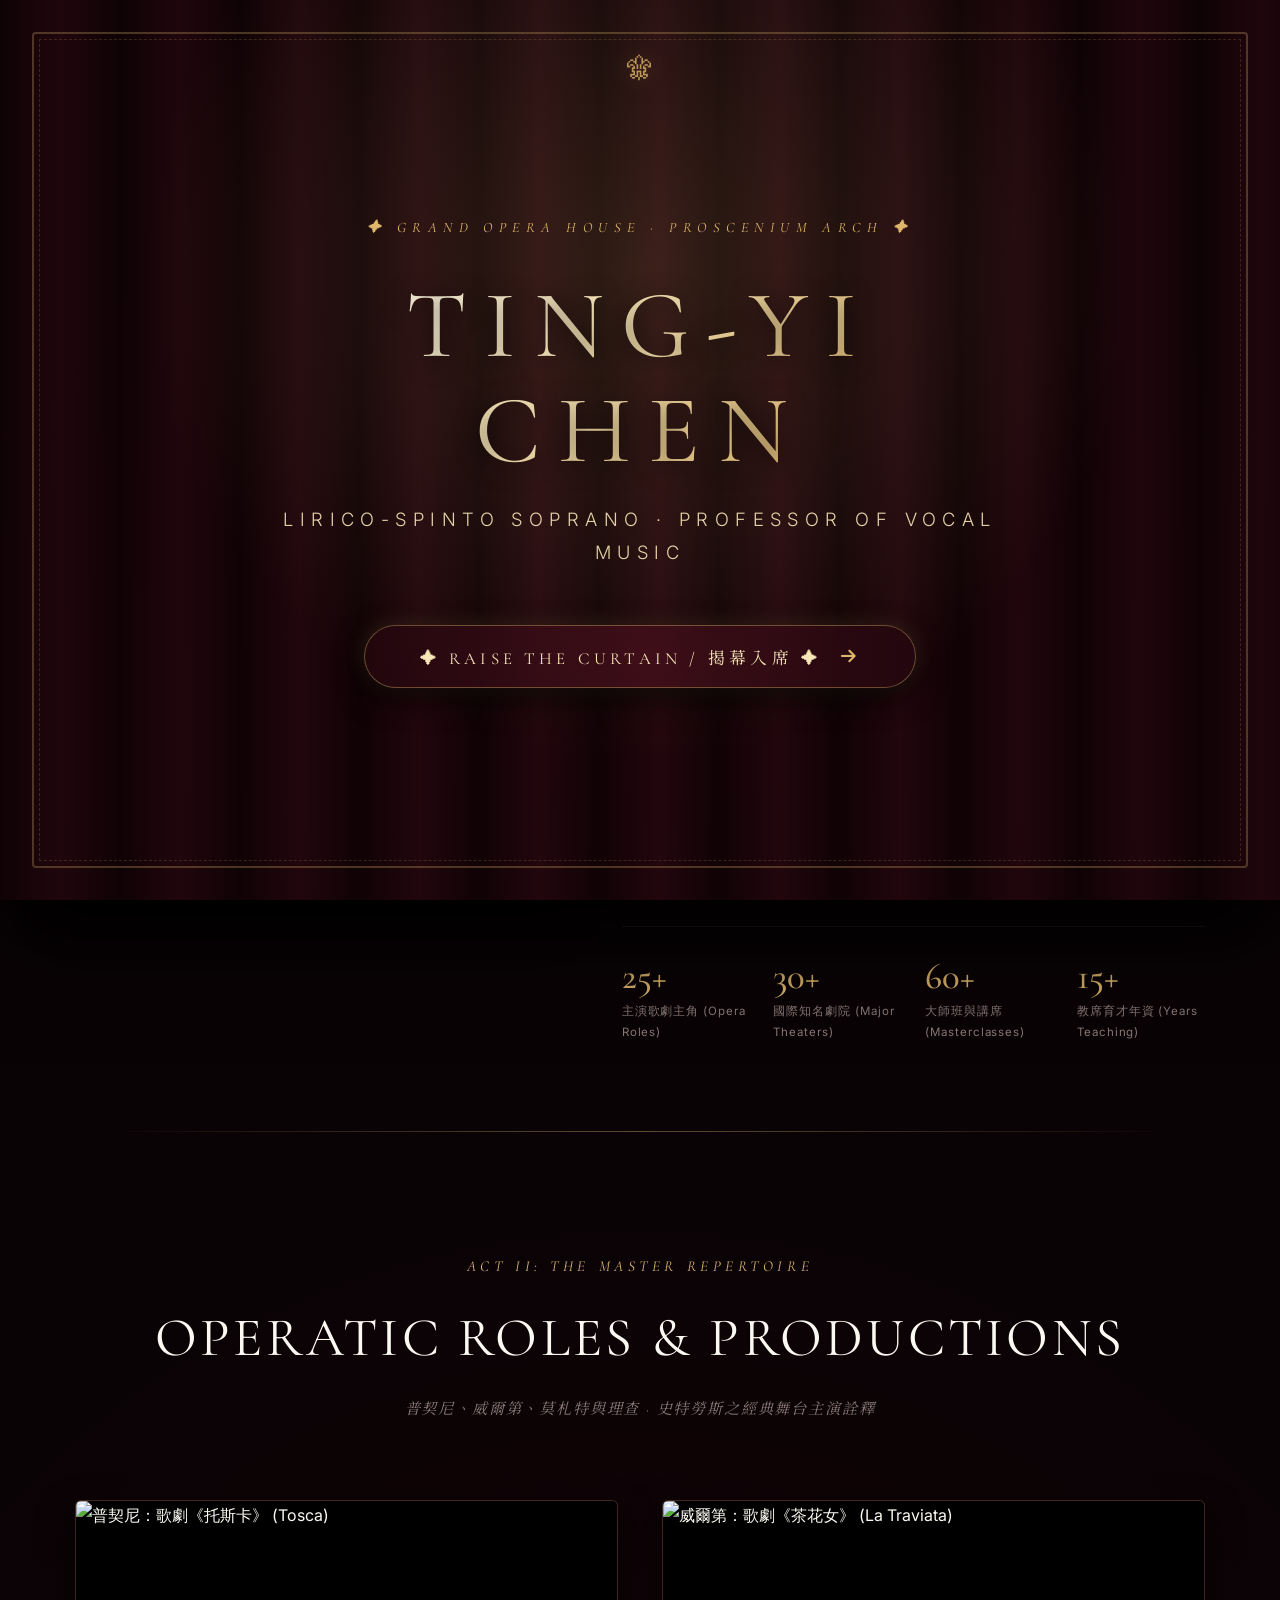
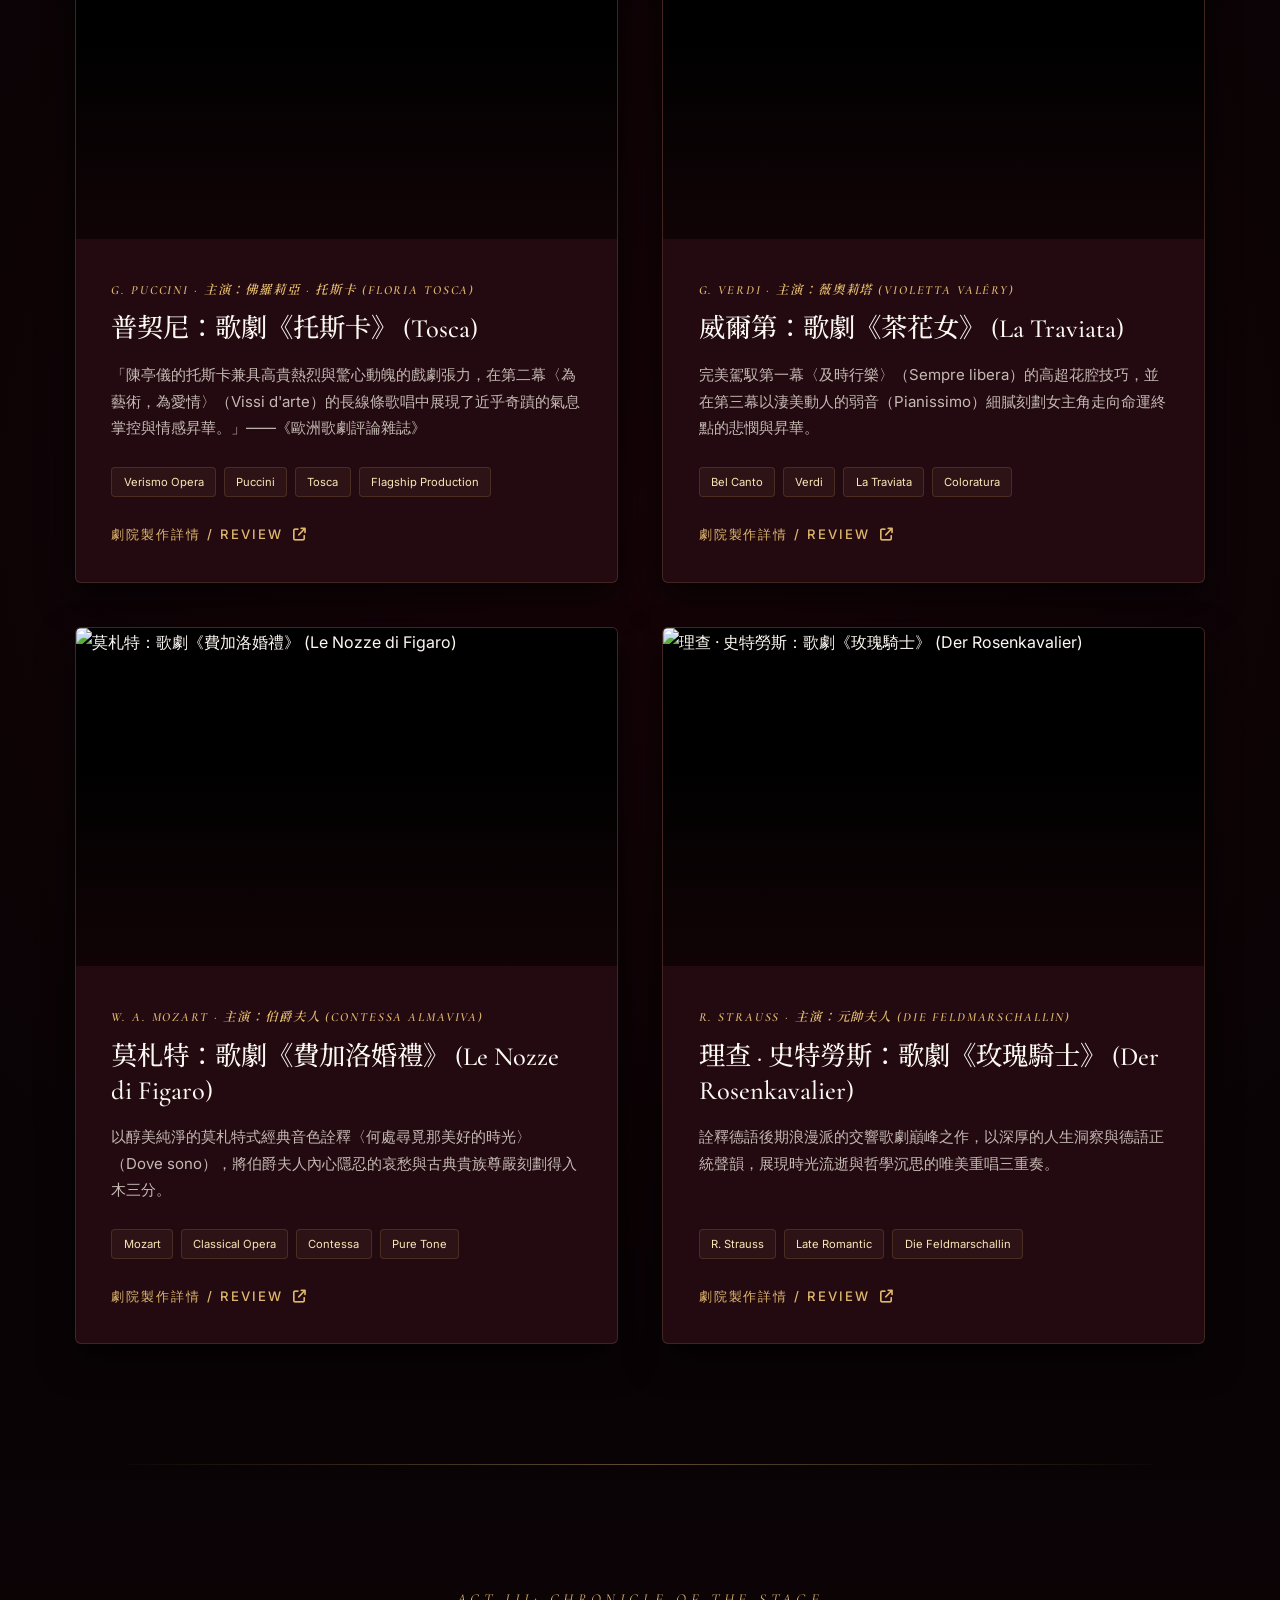
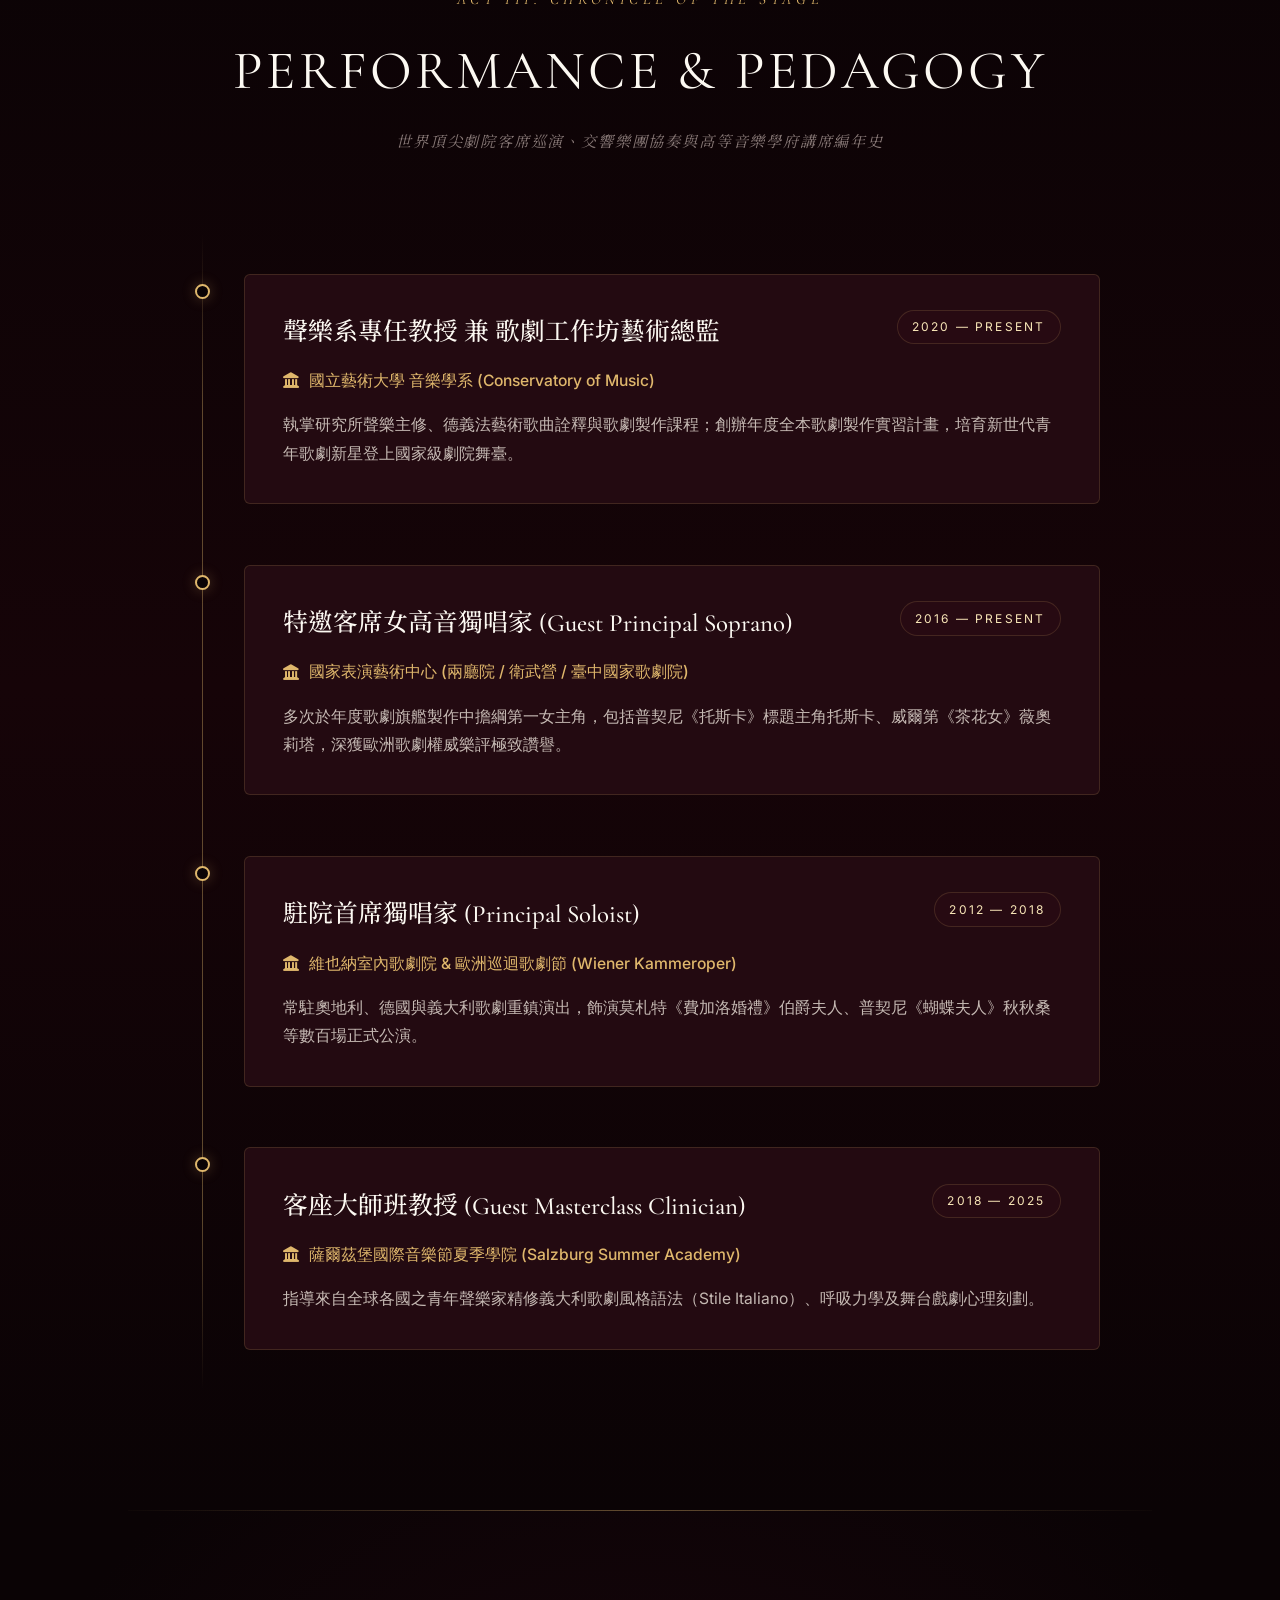
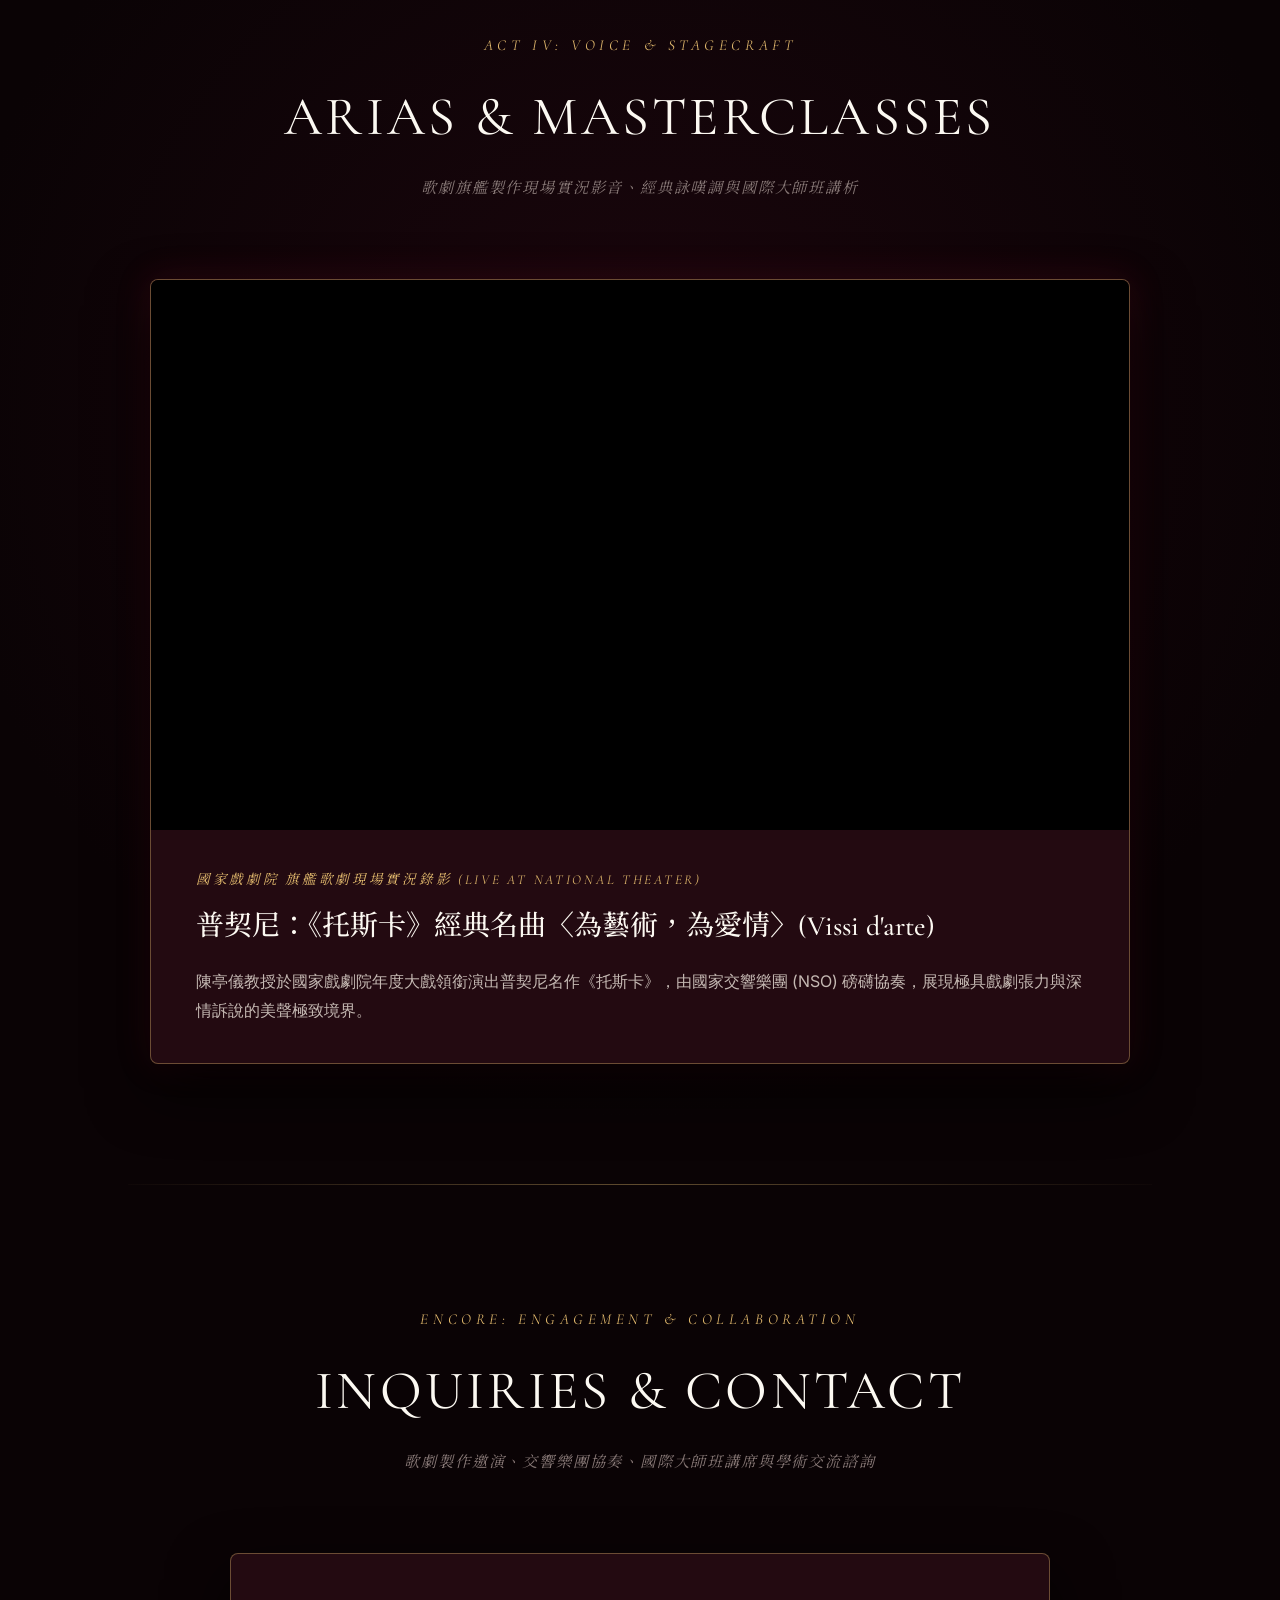
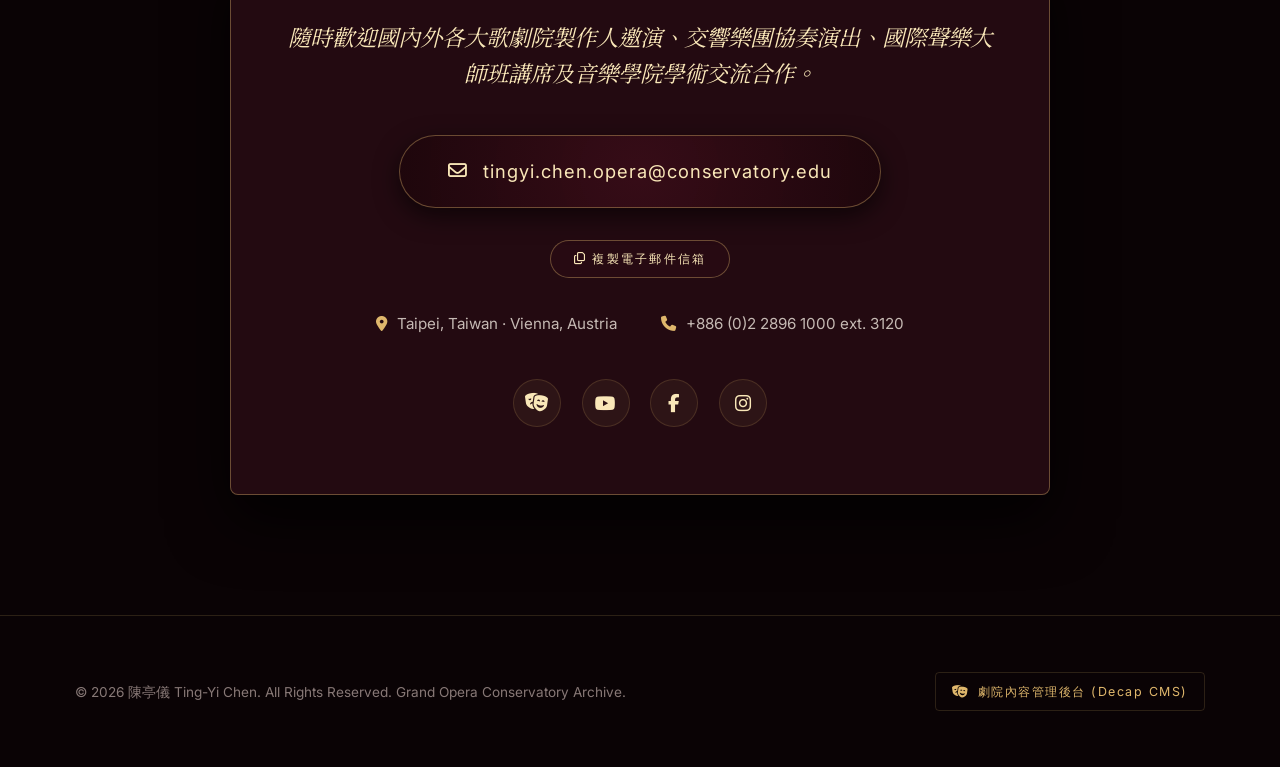
==== index.html @ ad208612 "build up basic struct & vision" ====
<!doctype html>
<html lang="zh-TW">
  <head>
    <meta charset="UTF-8" />
    <meta name="viewport" content="width=device-width, initial-scale=1.0" />
    <title>
      陳亭儀 Ting-Yi Chen | 女高音歌唱家 ‧ 國立藝術大學聲樂系教授 (Soprano &
      Professor of Vocal Arts)
    </title>
    <meta
      name="description"
      content="陳亭儀 (Ting-Yi Chen) 旅歐抒情戲劇女高音 (Lirico-Spinto Soprano) 兼國立藝術大學聲樂系教授官方形象網站。探索經典主演歌劇劇目、世界巡演履歷、詠嘆調影音與大師班講座。"
    />

    <!-- Favicon -->
    <link
      rel="icon"
      type="image/svg+xml"
      href="data:image/svg+xml,<svg xmlns='http://www.w3.org/2000/svg' viewBox='0 0 100 100'><text y='.9em' font-size='90'>🎭</text></svg>"
    />

    <!-- Google Fonts: Cormorant Garamond, Inter, Noto Serif TC -->
    <link rel="preconnect" href="https://fonts.googleapis.com" />
    <link rel="preconnect" href="https://fonts.gstatic.com" crossorigin />
    <link
      href="https://fonts.googleapis.com/css2?family=Cormorant+Garamond:ital,wght@0,300;0,400;0,600;0,700;1,400&family=Inter:wght@300;400;500;600;700&family=Noto+Serif+TC:wght@400;600;700&display=swap"
      rel="stylesheet"
    />

    <!-- FontAwesome 6 Icons -->
    <link
      rel="stylesheet"
      href="https://cdnjs.cloudflare.com/ajax/libs/font-awesome/6.5.1/css/all.min.css"
      integrity="sha512-DTOQO9RWCH3ppGqcWaEA1BIZOC6xxalwEsw9c2QQeAIftl+Vegovlnee1c9QX4TctnWMn13TZye+giMm8e2LwA=="
      crossorigin="anonymous"
      referrerpolicy="no-referrer"
    />

    <!-- Main Stylesheet (Opera Stage Theme) -->
    <link rel="stylesheet" href="css/style.css" />

    <!-- Marked.js (Markdown Parser) -->
    <script src="https://cdn.jsdelivr.net/npm/marked/marked.min.js"></script>
  </head>
  <body class="splash-active">
    <!-- =====================================================================
       1. THEATRICAL CURTAIN SPLASH (歌劇大劇院金絲絨啟幕頁)
       ===================================================================== -->
    <aside
      id="splash-screen"
      role="dialog"
      aria-modal="true"
      aria-label="Grand Opera Theatrical Curtain"
    >
      <div class="splash-content">
        <span class="splash-badge"
          >✦ GRAND OPERA HOUSE ‧ PROSCENIUM ARCH ✦</span
        >
        <h1 id="splash-title" class="splash-title gold-gradient-text">
          TING-YI CHEN
        </h1>
        <p id="splash-subtitle" class="splash-subtitle">
          LIRICO-SPINTO SOPRANO ‧ PROFESSOR OF VOCAL MUSIC
        </p>
        <button
          id="splash-enter-btn"
          class="splash-btn"
          type="button"
          aria-label="Raise the curtain to enter the opera house"
        >
          <span>✦ RAISE THE CURTAIN / 揭幕入席 ✦</span>
          <i class="fa-solid fa-arrow-right"></i>
        </button>
      </div>
    </aside>

    <!-- =====================================================================
       2. OPERA HOUSE NAVIGATION BAR
       ===================================================================== -->
    <header class="site-nav">
      <div class="container nav-container">
        <a href="#about" class="brand-logo" aria-label="Homepage">
          <span class="brand-symbol">⚜</span>
          <span id="brand-name">陳亭儀 Ting-Yi Chen</span>
        </a>

        <nav>
          <ul class="nav-menu" id="nav-menu">
            <li><a href="#about" class="nav-link active">Act I: About</a></li>
            <li>
              <a href="#portfolio" class="nav-link">Act II: Repertoire</a>
            </li>
            <li>
              <a href="#experience" class="nav-link">Act III: Chronicle</a>
            </li>
            <li><a href="#media" class="nav-link">Act IV: Arias</a></li>
            <li><a href="#contact" class="nav-link">Encore: Contact</a></li>
            <li>
              <a
                href="admin/"
                class="nav-cta-btn"
                target="_blank"
                rel="noopener noreferrer"
                title="Decap CMS 劇院後台入口"
              >
                <i class="fa-solid fa-feather-pointed"></i> CMS Admin
              </a>
            </li>
          </ul>
        </nav>

        <button
          id="mobile-toggle-btn"
          class="mobile-toggle"
          aria-label="Toggle navigation menu"
        >
          <i class="fa-solid fa-bars"></i>
        </button>
      </div>
    </header>

    <!-- =====================================================================
       3. ACT I: ABOUT & VOCAL ARTIST PROFILE (聲樂家與教席)
       ===================================================================== -->
    <main>
      <section id="about">
        <div class="container">
          <div class="hero-grid">
            <!-- Portrait / Visual Media -->
            <div class="hero-portrait-wrapper">
              <div class="portrait-decorative-corner corner-tl"></div>
              <div class="portrait-frame">
                <img
                  id="hero-avatar"
                  class="portrait-img"
                  src="https://images.unsplash.com/photo-1516450360452-9312f5e86fc7?auto=format&fit=crop&w=900&q=80"
                  alt="陳亭儀 女高音歌唱家"
                />
              </div>
              <div class="portrait-decorative-corner corner-br"></div>
            </div>

            <!-- Content Details -->
            <div class="hero-content">
              <span id="hero-fach" class="hero-fach-badge"
                >Lirico-Spinto Soprano 抒情戲劇女高音</span
              >
              <h2 id="hero-name" class="hero-name gold-gradient-text">
                陳亭儀 Ting-Yi Chen
              </h2>
              <div id="hero-role-title" class="hero-role-title">
                歌劇聲樂藝術家 ‧ 國立藝術大學聲樂系教授
              </div>
              <p id="hero-tagline" class="hero-tagline">
                「以極致的呼吸與聲線，在歌劇殿堂中鐫刻人類靈魂的永恆共鳴。」
              </p>

              <div id="bio-markdown" class="bio-markdown">
                <!-- Rendered dynamically from content.json markdown -->
              </div>

              <!-- Opera Highlights / Stats -->
              <div id="hero-stats" class="hero-stats">
                <!-- Hydrated dynamically -->
              </div>
            </div>
          </div>
        </div>
      </section>

      <!-- =====================================================================
         4. ACT II: OPERATIC REPERTOIRE (歌劇劇目與代表角色)
         ===================================================================== -->
      <section id="portfolio">
        <div class="container">
          <div class="section-header">
            <span class="section-act-label">Act II: The Master Repertoire</span>
            <h2 class="section-title">Operatic Roles & Productions</h2>
            <p class="section-subtitle">
              普契尼、威爾第、莫札特與理查 ‧ 史特勞斯之經典舞台主演詮釋
            </p>
          </div>

          <div class="portfolio-grid" id="portfolio-grid">
            <!-- Hydrated dynamically from content.json -->
          </div>
        </div>
      </section>

      <!-- =====================================================================
         5. ACT III: STAGE CHRONICLE (演出歷程與國際巡演時間軸)
         ===================================================================== -->
      <section id="experience">
        <div class="container">
          <div class="section-header">
            <span class="section-act-label"
              >Act III: Chronicle of the Stage</span
            >
            <h2 class="section-title">Performance & Pedagogy</h2>
            <p class="section-subtitle">
              世界頂尖劇院客席巡演、交響樂團協奏與高等音樂學府講席編年史
            </p>
          </div>

          <div class="timeline" id="experience-timeline">
            <!-- Hydrated dynamically from content.json -->
          </div>
        </div>
      </section>

      <!-- =====================================================================
         6. ACT IV: ARIAS & MASTERCLASSES (名家詠嘆調與影音)
         ===================================================================== -->
      <section id="media">
        <div class="container">
          <div class="section-header">
            <span class="section-act-label">Act IV: Voice & Stagecraft</span>
            <h2 class="section-title">Arias & Masterclasses</h2>
            <p class="section-subtitle">
              歌劇旗艦製作現場實況影音、經典詠嘆調與國際大師班講析
            </p>
          </div>

          <div class="media-container" id="media-container">
            <!-- Hydrated dynamically from content.json -->
          </div>
        </div>
      </section>

      <!-- =====================================================================
         7. ENCORE: INQUIRIES & CONTACT (邀演、大師班與聯絡)
         ===================================================================== -->
      <section id="contact">
        <div class="container">
          <div class="section-header">
            <span class="section-act-label"
              >Encore: Engagement & Collaboration</span
            >
            <h2 class="section-title">Inquiries & Contact</h2>
            <p class="section-subtitle">
              歌劇製作邀演、交響樂團協奏、國際大師班講席與學術交流諮詢
            </p>
          </div>

          <div class="contact-wrapper">
            <p id="contact-statement" class="contact-statement">
              隨時歡迎國內外各大歌劇院製作人邀演、交響樂團協奏演出、國際聲樂大師班講席及音樂學院學術交流合作。
            </p>

            <a
              href="mailto:tingyi.chen.opera@conservatory.edu"
              id="contact-email-btn"
              class="contact-email-btn"
            >
              <i class="fa-regular fa-envelope"></i>
              <span id="contact-email-text"
                >tingyi.chen.opera@conservatory.edu</span
              >
            </a>

            <div style="margin-bottom: 2rem">
              <button
                id="copy-email-btn"
                class="nav-cta-btn"
                type="button"
                style="cursor: pointer"
              >
                <i class="fa-regular fa-copy"></i> 複製電子郵件信箱
              </button>
            </div>

            <div class="contact-details">
              <div class="contact-detail-item" id="contact-location">
                <i class="fa-solid fa-location-dot"></i>
                <span>Taipei, Taiwan ‧ Vienna, Austria</span>
              </div>
              <div class="contact-detail-item" id="contact-phone">
                <i class="fa-solid fa-phone"></i>
                <span>+886 (0)2 2896 1000 ext. 3120</span>
              </div>
            </div>

            <div class="social-links" id="contact-socials">
              <!-- Hydrated dynamically from content.json -->
            </div>
          </div>
        </div>
      </section>
    </main>

    <!-- =====================================================================
       8. FOOTER
       ===================================================================== -->
    <footer class="site-footer">
      <div class="container footer-inner">
        <p class="copyright">
          © <span id="current-year">2026</span> 陳亭儀 Ting-Yi Chen. All Rights
          Reserved. Grand Opera Conservatory Archive.
        </p>

        <a
          href="admin/"
          class="footer-admin-link"
          title="進入 Decap CMS 歌劇後台系統"
        >
          <i class="fa-solid fa-masks-theater"></i> 劇院內容管理後台 (Decap CMS)
        </a>
      </div>
    </footer>

    <!-- App Script -->
    <script src="js/app.js"></script>
  </body>
</html>
---- css/style.css ----
/* ==========================================================================
   TING-YI CHEN — GRAND OPERA ARCHIVE & CONSERVATORY
   Visual Theme: Grand Opera House, Velvet Crimson & Gilded Proscenium Stage
   ========================================================================== */

/* --- Theatrical Design Tokens & Variables --- */
:root {
  --font-serif: "Cormorant Garamond", "Noto Serif TC", Georgia, serif;
  --font-sans:
    "Inter", -apple-system, BlinkMacSystemFont, "Noto Sans TC", sans-serif;

  /* Theatrical Opera Palette: Velvet Crimson, Obsidian, and Gilded Gold */
  --bg-opera-deep: #0a0305;
  --bg-opera-dark: #120407;
  --bg-opera-velvet: #1b070d;
  --bg-opera-card: #230a11;
  --bg-opera-hover: #2e0e17;
  --bg-glass: rgba(18, 4, 7, 0.82);

  --gold-primary: #dfb76c;
  --gold-bright: #f9e7b8;
  --gold-antique: #c89b43;
  --gold-glow: rgba(223, 183, 108, 0.28);
  --gold-border: rgba(223, 183, 108, 0.38);
  --gold-border-subtle: rgba(223, 183, 108, 0.16);

  --velvet-glow: rgba(180, 20, 50, 0.2);

  --text-primary: #fcf9f2;
  --text-secondary: #c5b9b3;
  --text-muted: #877876;

  --border-subtle: rgba(223, 183, 108, 0.15);
  --border-card: rgba(223, 183, 108, 0.3);

  --transition-smooth: all 0.4s cubic-bezier(0.16, 1, 0.3, 1);
  --transition-curtain:
    transform 1.35s cubic-bezier(0.86, 0, 0.07, 1), opacity 1.1s ease;
}

/* --- Global Reset & Theater Base Styles --- */
*,
*::before,
*::after {
  box-sizing: border-box;
  margin: 0;
  padding: 0;
}

html {
  scroll-behavior: smooth;
  font-size: 16px;
  background-color: var(--bg-opera-deep);
  color: var(--text-primary);
  font-family: var(--font-sans);
  -webkit-font-smoothing: antialiased;
  -moz-osx-font-smoothing: grayscale;
}

body {
  line-height: 1.8;
  overflow-x: hidden;
  position: relative;
  background: radial-gradient(
    circle at 50% 0%,
    #1e060d 0%,
    var(--bg-opera-dark) 45%,
    var(--bg-opera-deep) 100%
  );
  background-attachment: fixed;
}

body.splash-active {
  overflow: hidden;
  height: 100vh;
}

/* Velvet Theatrical Scrollbar */
::-webkit-scrollbar {
  width: 9px;
}
::-webkit-scrollbar-track {
  background: var(--bg-opera-deep);
}
::-webkit-scrollbar-thumb {
  background: #340e18;
  border-radius: 4px;
  border: 2px solid var(--bg-opera-deep);
}
::-webkit-scrollbar-thumb:hover {
  background: var(--gold-primary);
}

a {
  color: inherit;
  text-decoration: none;
  transition: var(--transition-smooth);
}

img {
  max-width: 100%;
  height: auto;
  display: block;
}

/* --- Theatrical Gold Gradient & Typography --- */
.font-serif {
  font-family: var(--font-serif);
}

.gold-gradient-text {
  background: linear-gradient(
    135deg,
    #ffffff 0%,
    #f9e7b8 40%,
    #dfb76c 80%,
    #b8862d 100%
  );
  -webkit-background-clip: text;
  -webkit-text-fill-color: transparent;
}

.opera-crest {
  display: inline-flex;
  align-items: center;
  gap: 0.8rem;
  font-size: 0.8rem;
  letter-spacing: 0.35em;
  text-transform: uppercase;
  color: var(--gold-primary);
  margin-bottom: 0.8rem;
  font-weight: 500;
}

.opera-crest::before,
.opera-crest::after {
  content: "♦";
  font-size: 0.7rem;
  color: var(--gold-antique);
}

/* --- Container & Theatrical Lighting --- */
.container {
  width: 92%;
  max-width: 1240px;
  margin: 0 auto;
  padding: 0 1.5rem;
}

section {
  padding: 7.5rem 0;
  position: relative;
}

/* Dramatic overhead footlights / proscenium glow dividing sections */
section::before {
  content: "";
  position: absolute;
  top: 0;
  left: 10%;
  right: 10%;
  height: 1px;
  background: radial-gradient(
    ellipse at center,
    rgba(223, 183, 108, 0.4) 0%,
    transparent 75%
  );
}

.section-header {
  text-align: center;
  margin-bottom: 4.8rem;
}

.section-act-label {
  display: inline-block;
  font-family: var(--font-serif);
  font-size: 0.95rem;
  letter-spacing: 0.3em;
  text-transform: uppercase;
  color: var(--gold-primary);
  margin-bottom: 0.6rem;
  font-style: italic;
}

.section-title {
  font-family: var(--font-serif);
  font-size: clamp(2.2rem, 4.5vw, 3.4rem);
  font-weight: 400;
  letter-spacing: 0.06em;
  color: var(--text-primary);
  text-transform: uppercase;
}

.section-subtitle {
  font-size: 0.95rem;
  color: var(--text-muted);
  letter-spacing: 0.12em;
  margin-top: 0.5rem;
  font-family: var(--font-serif);
  font-style: italic;
}

/* ==========================================================================
   1. THEATRICAL STAGE CURTAIN (歌劇大劇院啟幕頁)
   ========================================================================== */
#splash-screen {
  position: fixed;
  inset: 0;
  width: 100vw;
  height: 100vh;
  z-index: 99999;
  background-color: #0b0204;
  /* Deep velvet curtain folds and proscenium lighting texture */
  background-image:
    radial-gradient(
      ellipse at 50% 30%,
      rgba(223, 183, 108, 0.15) 0%,
      transparent 55%
    ),
    repeating-linear-gradient(
      90deg,
      rgba(15, 2, 5, 0.9) 0px,
      rgba(35, 7, 14, 0.85) 60px,
      rgba(15, 2, 5, 0.95) 120px
    ),
    radial-gradient(
      circle at 50% 80%,
      rgba(180, 20, 50, 0.15) 0%,
      transparent 70%
    );
  display: flex;
  align-items: center;
  justify-content: center;
  text-align: center;
  transition: var(--transition-curtain);
  box-shadow: 0 45px 80px rgba(0, 0, 0, 0.95);
}

/* Grand Opera House Gilded Proscenium Border */
#splash-screen::before {
  content: "";
  position: absolute;
  inset: 2rem;
  border: 2px solid rgba(223, 183, 108, 0.28);
  outline: 1px dashed rgba(223, 183, 108, 0.18);
  outline-offset: -8px;
  pointer-events: none;
  border-radius: 4px;
}

/* Ornate Corner Accents on Proscenium Curtain */
#splash-screen::after {
  content: "⚜";
  position: absolute;
  top: 2.8rem;
  font-size: 1.6rem;
  color: var(--gold-primary);
  opacity: 0.8;
  filter: drop-shadow(0 0 10px var(--gold-glow));
}

.splash-content {
  max-width: 860px;
  padding: 3rem 2rem;
  position: relative;
  z-index: 2;
  animation: curtainGlow 2s infinite alternate ease-in-out;
}

.splash-badge {
  font-family: var(--font-serif);
  font-size: 0.9rem;
  letter-spacing: 0.45em;
  text-transform: uppercase;
  color: var(--gold-primary);
  margin-bottom: 2rem;
  display: inline-block;
  font-style: italic;
}

.splash-title {
  font-family: var(--font-serif);
  font-size: clamp(3rem, 8.5vw, 6rem);
  letter-spacing: 0.18em;
  font-weight: 400;
  line-height: 1.1;
  margin-bottom: 1.2rem;
  text-transform: uppercase;
  text-shadow: 0 4px 25px rgba(0, 0, 0, 0.9);
}

.splash-subtitle {
  font-size: clamp(0.85rem, 1.8vw, 1.15rem);
  letter-spacing: 0.35em;
  color: var(--gold-bright);
  font-weight: 300;
  margin-bottom: 3.5rem;
  text-transform: uppercase;
  opacity: 0.9;
}

.splash-btn {
  display: inline-flex;
  align-items: center;
  gap: 1.2rem;
  padding: 1.15rem 3.4rem;
  background: radial-gradient(
    circle,
    rgba(70, 16, 28, 0.8) 0%,
    rgba(35, 7, 14, 0.9) 100%
  );
  color: var(--gold-bright);
  border: 1px solid var(--gold-border);
  font-family: var(--font-serif);
  font-size: 1.05rem;
  letter-spacing: 0.25em;
  text-transform: uppercase;
  cursor: pointer;
  border-radius: 50px;
  transition: var(--transition-smooth);
  position: relative;
  box-shadow:
    0 10px 30px rgba(0, 0, 0, 0.8),
    0 0 20px rgba(223, 183, 108, 0.18);
}

.splash-btn:hover {
  border-color: var(--gold-primary);
  color: #ffffff;
  box-shadow:
    0 0 40px var(--gold-glow),
    0 0 25px var(--velvet-glow);
  transform: translateY(-3px) scale(1.02);
}

.splash-btn i {
  color: var(--gold-primary);
  transition: transform 0.4s ease;
}

.splash-btn:hover i {
  transform: translateX(6px);
}

/* Curtain Lift-up Animation */
#splash-screen.curtain-up {
  transform: translateY(-100%);
  opacity: 0.95;
  pointer-events: none;
}

@keyframes curtainGlow {
  0% {
    transform: translateY(0);
    filter: brightness(1);
  }
  100% {
    transform: translateY(-2px);
    filter: brightness(1.05);
  }
}

/* ==========================================================================
   2. OPERA HOUSE NAVIGATION BAR
   ========================================================================== */
.site-nav {
  position: fixed;
  top: 0;
  left: 0;
  width: 100%;
  z-index: 1000;
  background: var(--bg-glass);
  backdrop-filter: blur(20px);
  -webkit-backdrop-filter: blur(20px);
  border-bottom: 1px solid var(--gold-border-subtle);
  transition: var(--transition-smooth);
}

.nav-container {
  display: flex;
  align-items: center;
  justify-content: space-between;
  height: 5rem;
}

.brand-logo {
  font-family: var(--font-serif);
  font-size: 1.45rem;
  letter-spacing: 0.12em;
  font-weight: 500;
  color: var(--text-primary);
  display: flex;
  align-items: center;
  gap: 0.6rem;
}

.brand-logo span.brand-symbol {
  color: var(--gold-primary);
  font-size: 1.1rem;
}

.nav-menu {
  display: flex;
  list-style: none;
  gap: 2.4rem;
  align-items: center;
}

.nav-link {
  font-size: 0.85rem;
  letter-spacing: 0.18em;
  text-transform: uppercase;
  color: var(--text-secondary);
  position: relative;
  padding: 0.4rem 0;
  font-family: var(--font-sans);
}

.nav-link::after {
  content: "";
  position: absolute;
  bottom: 0;
  left: 0;
  width: 0;
  height: 1px;
  background-color: var(--gold-primary);
  transition: width 0.3s ease;
}

.nav-link:hover,
.nav-link.active {
  color: var(--gold-bright);
}

.nav-link:hover::after,
.nav-link.active::after {
  width: 100%;
}

.nav-cta-btn {
  font-size: 0.78rem;
  letter-spacing: 0.18em;
  text-transform: uppercase;
  padding: 0.6rem 1.4rem;
  border: 1px solid var(--gold-border);
  border-radius: 30px;
  color: var(--gold-bright);
  background: rgba(45, 11, 20, 0.4);
}

.nav-cta-btn:hover {
  border-color: var(--gold-primary);
  background: var(--gold-glow);
  color: #ffffff;
}

.mobile-toggle {
  display: none;
  background: none;
  border: none;
  color: var(--gold-primary);
  font-size: 1.5rem;
  cursor: pointer;
}

/* ==========================================================================
   3. ACT I: HERO & VOCAL ARTIST PROFILE (聲樂家與教席)
   ========================================================================== */
#about {
  min-height: 92vh;
  display: flex;
  align-items: center;
  padding-top: 8.5rem;
  padding-bottom: 5.5rem;
}

.hero-grid {
  display: grid;
  grid-template-columns: 1fr 1.25fr;
  gap: 5rem;
  align-items: center;
}

.hero-portrait-wrapper {
  position: relative;
}

.portrait-frame {
  position: relative;
  border-radius: 4px;
  overflow: hidden;
  box-shadow:
    0 25px 55px rgba(0, 0, 0, 0.85),
    0 0 35px var(--velvet-glow);
  border: 1px solid var(--gold-border);
}

.portrait-img {
  width: 100%;
  aspect-ratio: 4 / 5;
  object-fit: cover;
  filter: contrast(106%) brightness(98%);
  transition:
    transform 0.9s ease,
    filter 0.8s ease;
}

.portrait-frame:hover .portrait-img {
  transform: scale(1.03);
  filter: contrast(110%) brightness(102%);
}

.portrait-decorative-corner {
  position: absolute;
  width: 30px;
  height: 30px;
  border: 2px solid var(--gold-primary);
  z-index: 2;
  pointer-events: none;
}
.corner-tl {
  top: -10px;
  left: -10px;
  border-right: none;
  border-bottom: none;
}
.corner-br {
  bottom: -10px;
  right: -10px;
  border-left: none;
  border-top: none;
}

.hero-fach-badge {
  display: inline-block;
  align-self: flex-start;
  padding: 0.4rem 1.1rem;
  background: rgba(50, 11, 20, 0.6);
  border: 1px solid var(--gold-border);
  color: var(--gold-primary);
  font-size: 0.82rem;
  letter-spacing: 0.22em;
  text-transform: uppercase;
  border-radius: 25px;
  margin-bottom: 1.2rem;
  font-family: var(--font-serif);
  font-style: italic;
}

.hero-name {
  font-family: var(--font-serif);
  font-size: clamp(2.8rem, 5.5vw, 4.4rem);
  letter-spacing: 0.05em;
  line-height: 1.15;
  font-weight: 400;
  margin-bottom: 0.6rem;
}

.hero-role-title {
  font-size: 1rem;
  letter-spacing: 0.18em;
  color: var(--gold-bright);
  margin-bottom: 1.4rem;
  text-transform: uppercase;
}

.hero-tagline {
  font-family: var(--font-serif);
  font-size: 1.38rem;
  font-style: italic;
  color: var(--gold-bright);
  line-height: 1.6;
  margin-bottom: 1.8rem;
  padding-left: 1.2rem;
  border-left: 2px solid var(--gold-primary);
}

.bio-markdown {
  color: var(--text-secondary);
  font-size: 1.02rem;
  line-height: 1.9;
  margin-bottom: 2.4rem;
}

.bio-markdown p {
  margin-bottom: 1.1rem;
}

.bio-markdown strong {
  color: var(--gold-bright);
  font-weight: 600;
}

/* Opera Stats / Milestones */
.hero-stats {
  display: grid;
  grid-template-columns: repeat(4, 1fr);
  gap: 1.5rem;
  padding-top: 2rem;
  border-top: 1px solid var(--gold-border-subtle);
}

.stat-item {
  display: flex;
  flex-direction: column;
}

.stat-value {
  font-family: var(--font-serif);
  font-size: 2.3rem;
  font-weight: 500;
  color: var(--gold-primary);
  line-height: 1;
  margin-bottom: 0.35rem;
}

.stat-label {
  font-size: 0.72rem;
  letter-spacing: 0.08em;
  color: var(--text-muted);
}

/* ==========================================================================
   4. ACT II: OPERATIC REPERTOIRE (歌劇劇目與代表角色)
   ========================================================================== */
#portfolio {
  background: radial-gradient(
    circle at 50% 50%,
    #170408 0%,
    var(--bg-opera-deep) 75%
  );
}

.portfolio-grid {
  display: grid;
  grid-template-columns: repeat(2, 1fr);
  gap: 2.8rem;
}

.portfolio-card {
  background: var(--bg-opera-card);
  border: 1px solid var(--gold-border-subtle);
  border-radius: 6px;
  overflow: hidden;
  display: flex;
  flex-direction: column;
  transition: var(--transition-smooth);
  box-shadow: 0 15px 35px rgba(0, 0, 0, 0.7);
}

.portfolio-card:hover {
  transform: translateY(-8px);
  border-color: var(--gold-border);
  box-shadow:
    0 25px 50px rgba(0, 0, 0, 0.85),
    0 0 30px var(--velvet-glow);
}

.portfolio-thumb-wrapper {
  position: relative;
  width: 100%;
  aspect-ratio: 16 / 10;
  overflow: hidden;
  background: #000;
}

.portfolio-thumb {
  width: 100%;
  height: 100%;
  object-fit: cover;
  transition: transform 0.9s ease;
}

.portfolio-card:hover .portfolio-thumb {
  transform: scale(1.06);
}

.portfolio-overlay {
  position: absolute;
  inset: 0;
  background: linear-gradient(
    180deg,
    transparent 40%,
    rgba(18, 4, 7, 0.9) 100%
  );
}

.portfolio-body {
  padding: 2.2rem;
  flex: 1;
  display: flex;
  flex-direction: column;
}

.portfolio-meta {
  margin-bottom: 0.6rem;
}

.portfolio-category {
  font-size: 0.78rem;
  letter-spacing: 0.15em;
  text-transform: uppercase;
  color: var(--gold-primary);
  font-family: var(--font-serif);
  font-style: italic;
  font-weight: 600;
}

.portfolio-title {
  font-family: var(--font-serif);
  font-size: 1.65rem;
  font-weight: 500;
  margin-bottom: 1rem;
  line-height: 1.3;
  color: var(--text-primary);
}

.portfolio-desc {
  color: var(--text-secondary);
  font-size: 0.94rem;
  line-height: 1.75;
  margin-bottom: 1.6rem;
  flex: 1;
}

.portfolio-tags {
  display: flex;
  flex-wrap: wrap;
  gap: 0.5rem;
  margin-bottom: 1.6rem;
}

.tag-pill {
  font-size: 0.7rem;
  padding: 0.25rem 0.7rem;
  background: rgba(223, 183, 108, 0.05);
  border: 1px solid var(--gold-border-subtle);
  border-radius: 4px;
  color: var(--gold-bright);
}

.portfolio-link {
  display: inline-flex;
  align-items: center;
  gap: 0.6rem;
  font-size: 0.82rem;
  letter-spacing: 0.15em;
  text-transform: uppercase;
  color: var(--gold-primary);
  font-weight: 500;
  margin-top: auto;
}

.portfolio-link:hover {
  color: var(--gold-bright);
}

.portfolio-link i {
  transition: transform 0.3s ease;
}

.portfolio-link:hover i {
  transform: translate(3px, -3px);
}

/* ==========================================================================
   5. ACT III: STAGE CHRONICLE & TIMELINE (演出與教席時間軸)
   ========================================================================== */
#experience {
  background: linear-gradient(
    180deg,
    var(--bg-opera-deep) 0%,
    #160408 50%,
    var(--bg-opera-deep) 100%
  );
}

.timeline {
  position: relative;
  max-width: 920px;
  margin: 0 auto;
  padding: 2.5rem 0;
}

.timeline::before {
  content: "";
  position: absolute;
  top: 0;
  bottom: 0;
  left: 22px;
  width: 1px;
  background: linear-gradient(
    180deg,
    transparent 0%,
    var(--gold-border) 15%,
    var(--gold-border) 85%,
    transparent 100%
  );
}

.timeline-item {
  position: relative;
  margin-bottom: 3.8rem;
  padding-left: 4rem;
}

.timeline-item:last-child {
  margin-bottom: 0;
}

.timeline-dot {
  position: absolute;
  left: 15px;
  top: 10px;
  width: 15px;
  height: 15px;
  border-radius: 50%;
  background: var(--bg-opera-deep);
  border: 2px solid var(--gold-primary);
  box-shadow: 0 0 14px var(--gold-glow);
  transition: var(--transition-smooth);
}

.timeline-item:hover .timeline-dot {
  background: var(--gold-primary);
  transform: scale(1.3);
}

.timeline-card {
  background: var(--bg-opera-card);
  border: 1px solid var(--gold-border-subtle);
  border-radius: 6px;
  padding: 2.2rem 2.4rem;
  transition: var(--transition-smooth);
  position: relative;
}

.timeline-card:hover {
  border-color: var(--gold-border);
  background: var(--bg-opera-hover);
  transform: translateX(6px);
  box-shadow: 0 15px 35px rgba(0, 0, 0, 0.6);
}

.timeline-header {
  display: flex;
  justify-content: space-between;
  align-items: flex-start;
  flex-wrap: wrap;
  gap: 0.8rem;
  margin-bottom: 0.8rem;
}

.timeline-role {
  font-family: var(--font-serif);
  font-size: 1.55rem;
  color: var(--text-primary);
  font-weight: 500;
}

.timeline-year {
  font-size: 0.75rem;
  letter-spacing: 0.18em;
  padding: 0.35rem 0.9rem;
  background: rgba(45, 11, 20, 0.5);
  border: 1px solid var(--gold-border-subtle);
  border-radius: 20px;
  color: var(--gold-bright);
}

.timeline-company {
  font-size: 0.98rem;
  color: var(--gold-primary);
  margin-bottom: 1rem;
  font-weight: 500;
  display: flex;
  align-items: center;
  gap: 0.6rem;
}

.timeline-desc {
  color: var(--text-secondary);
  font-size: 0.98rem;
  line-height: 1.8;
}

/* ==========================================================================
   6. ACT IV: ARIAS & MASTERCLASSES (名家詠嘆調與影音)
   ========================================================================== */
#media {
  background: radial-gradient(
    circle at 50% 40%,
    #1b060d 0%,
    var(--bg-opera-deep) 70%
  );
}

.media-container {
  max-width: 980px;
  margin: 0 auto;
}

.media-card {
  background: var(--bg-opera-card);
  border: 1px solid var(--gold-border);
  border-radius: 8px;
  overflow: hidden;
  box-shadow:
    0 25px 60px rgba(0, 0, 0, 0.8),
    0 0 35px var(--velvet-glow);
  transition: var(--transition-smooth);
}

.media-video-wrapper {
  position: relative;
  width: 100%;
  padding-top: 56.25%; /* 16:9 Aspect Ratio */
  background: #000;
}

.media-video-wrapper iframe {
  position: absolute;
  top: 0;
  left: 0;
  width: 100%;
  height: 100%;
  border: none;
}

.media-info {
  padding: 2.4rem 2.8rem;
}

.media-subtitle {
  font-size: 0.85rem;
  letter-spacing: 0.2em;
  color: var(--gold-primary);
  text-transform: uppercase;
  margin-bottom: 0.5rem;
  font-family: var(--font-serif);
  font-style: italic;
}

.media-title {
  font-family: var(--font-serif);
  font-size: 1.75rem;
  font-weight: 500;
  margin-bottom: 1rem;
  color: var(--text-primary);
}

.media-desc {
  color: var(--text-secondary);
  font-size: 1rem;
  line-height: 1.8;
}

/* ==========================================================================
   7. ENCORE: INQUIRIES & CONTACT (邀演、大師班與聯絡)
   ========================================================================== */
.contact-wrapper {
  max-width: 820px;
  margin: 0 auto;
  background: var(--bg-opera-card);
  border: 1px solid var(--gold-border);
  border-radius: 8px;
  padding: 4.2rem 3rem;
  text-align: center;
  position: relative;
  box-shadow: 0 25px 60px rgba(0, 0, 0, 0.8);
}

.contact-statement {
  font-family: var(--font-serif);
  font-size: 1.4rem;
  font-style: italic;
  color: var(--gold-bright);
  margin-bottom: 2.6rem;
  line-height: 1.6;
}

.contact-email-btn {
  display: inline-flex;
  align-items: center;
  gap: 1rem;
  padding: 1.2rem 3rem;
  background: radial-gradient(
    circle,
    rgba(60, 14, 25, 0.8) 0%,
    rgba(30, 6, 12, 0.9) 100%
  );
  border: 1px solid var(--gold-border);
  border-radius: 50px;
  color: var(--gold-bright);
  font-size: 1.15rem;
  letter-spacing: 0.05em;
  margin-bottom: 2rem;
  transition: var(--transition-smooth);
  cursor: pointer;
  box-shadow: 0 8px 25px rgba(0, 0, 0, 0.6);
}

.contact-email-btn:hover {
  border-color: var(--gold-primary);
  background: var(--gold-primary);
  color: #0b0204;
  box-shadow: 0 0 40px var(--gold-glow);
  transform: translateY(-2px);
}

.contact-details {
  display: flex;
  justify-content: center;
  gap: 2.8rem;
  color: var(--text-secondary);
  font-size: 0.95rem;
  margin-bottom: 2.6rem;
  flex-wrap: wrap;
}

.contact-detail-item {
  display: flex;
  align-items: center;
  gap: 0.6rem;
}

.contact-detail-item i {
  color: var(--gold-primary);
}

.social-links {
  display: flex;
  justify-content: center;
  gap: 1.3rem;
}

.social-btn {
  width: 48px;
  height: 48px;
  border-radius: 50%;
  background: rgba(223, 183, 108, 0.06);
  border: 1px solid var(--gold-border-subtle);
  display: flex;
  align-items: center;
  justify-content: center;
  color: var(--gold-bright);
  font-size: 1.15rem;
  transition: var(--transition-smooth);
}

.social-btn:hover {
  color: #ffffff;
  border-color: var(--gold-primary);
  background: var(--gold-primary);
  transform: translateY(-3px);
  box-shadow: 0 0 20px var(--gold-glow);
}

/* ==========================================================================
   8. FOOTER
   ========================================================================== */
.site-footer {
  border-top: 1px solid var(--gold-border-subtle);
  padding: 3.5rem 0;
  text-align: center;
  font-size: 0.85rem;
  color: var(--text-muted);
}

.footer-inner {
  display: flex;
  justify-content: space-between;
  align-items: center;
  flex-wrap: wrap;
  gap: 1.5rem;
}

.footer-admin-link {
  display: inline-flex;
  align-items: center;
  gap: 0.5rem;
  color: var(--gold-primary);
  font-size: 0.78rem;
  letter-spacing: 0.12em;
  padding: 0.45rem 1rem;
  border: 1px solid var(--gold-border-subtle);
  border-radius: 4px;
  transition: var(--transition-smooth);
}

.footer-admin-link:hover {
  color: #ffffff;
  border-color: var(--gold-primary);
  background: var(--gold-glow);
}

/* ==========================================================================
   9. RESPONSIVE DESIGN (RWD)
   ========================================================================== */
@media (max-width: 992px) {
  .hero-grid {
    grid-template-columns: 1fr;
    gap: 4rem;
    text-align: center;
  }

  .hero-portrait-wrapper {
    max-width: 400px;
    margin: 0 auto;
  }

  .hero-fach-badge {
    align-self: center;
  }

  .hero-tagline {
    padding-left: 0;
    border-left: none;
  }

  .hero-stats {
    grid-template-columns: repeat(2, 1fr);
    gap: 2rem;
  }

  .portfolio-grid {
    grid-template-columns: 1fr;
  }
}

@media (max-width: 768px) {
  .nav-menu {
    position: fixed;
    top: 5rem;
    left: 0;
    width: 100%;
    background: #140407;
    border-bottom: 1px solid var(--gold-border-subtle);
    flex-direction: column;
    padding: 2.5rem 0;
    gap: 1.8rem;
    transform: translateY(-120%);
    opacity: 0;
    pointer-events: none;
    transition: var(--transition-smooth);
  }

  .nav-menu.open {
    transform: translateY(0);
    opacity: 1;
    pointer-events: auto;
  }

  .mobile-toggle {
    display: block;
  }

  .timeline::before {
    left: 16px;
  }

  .timeline-item {
    padding-left: 3rem;
  }

  .timeline-dot {
    left: 10px;
  }

  .timeline-card {
    padding: 1.6rem;
  }

  .contact-wrapper {
    padding: 2.8rem 1.6rem;
  }

  .footer-inner {
    flex-direction: column;
    justify-content: center;
    gap: 1.2rem;
  }
}

@media (max-width: 480px) {
  .hero-stats {
    grid-template-columns: 1fr 1fr;
    gap: 1.2rem;
  }
  .contact-email-btn {
    font-size: 0.92rem;
    padding: 1rem 1.6rem;
    width: 100%;
    justify-content: center;
  }
}
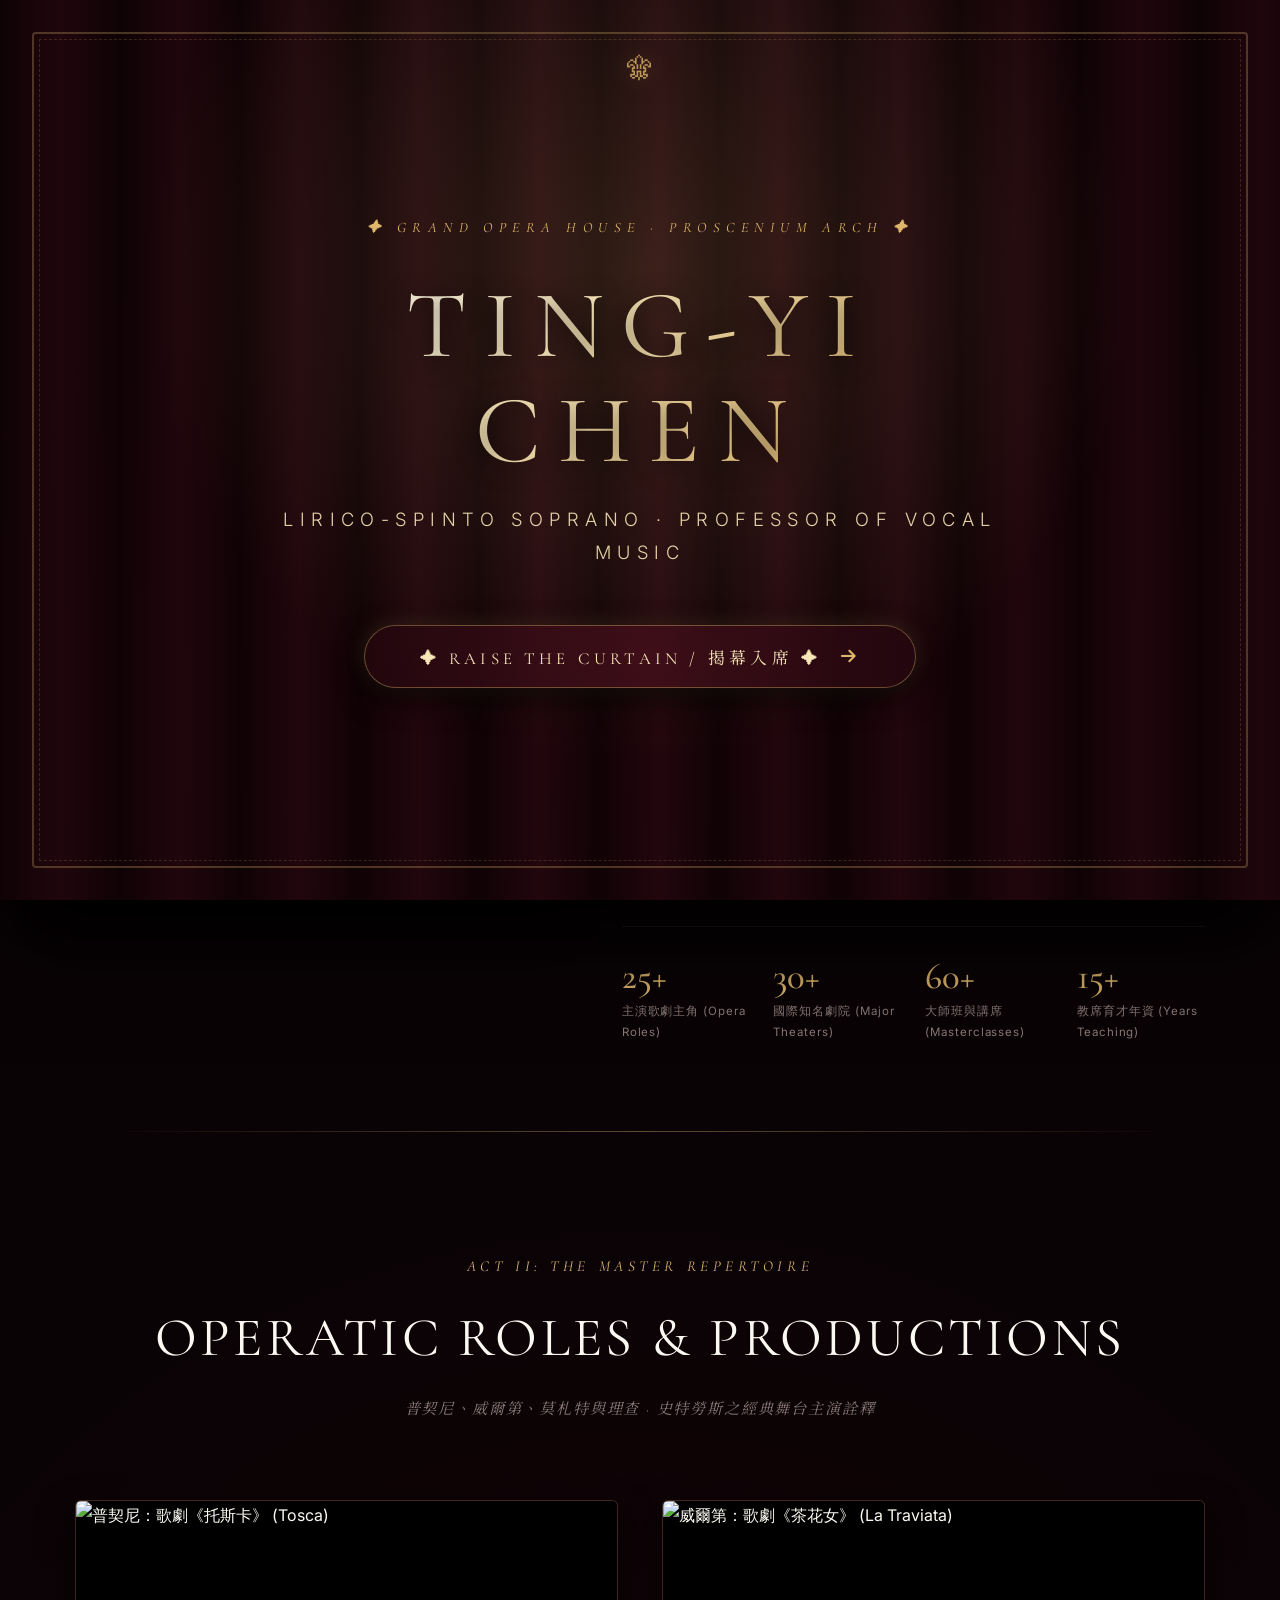
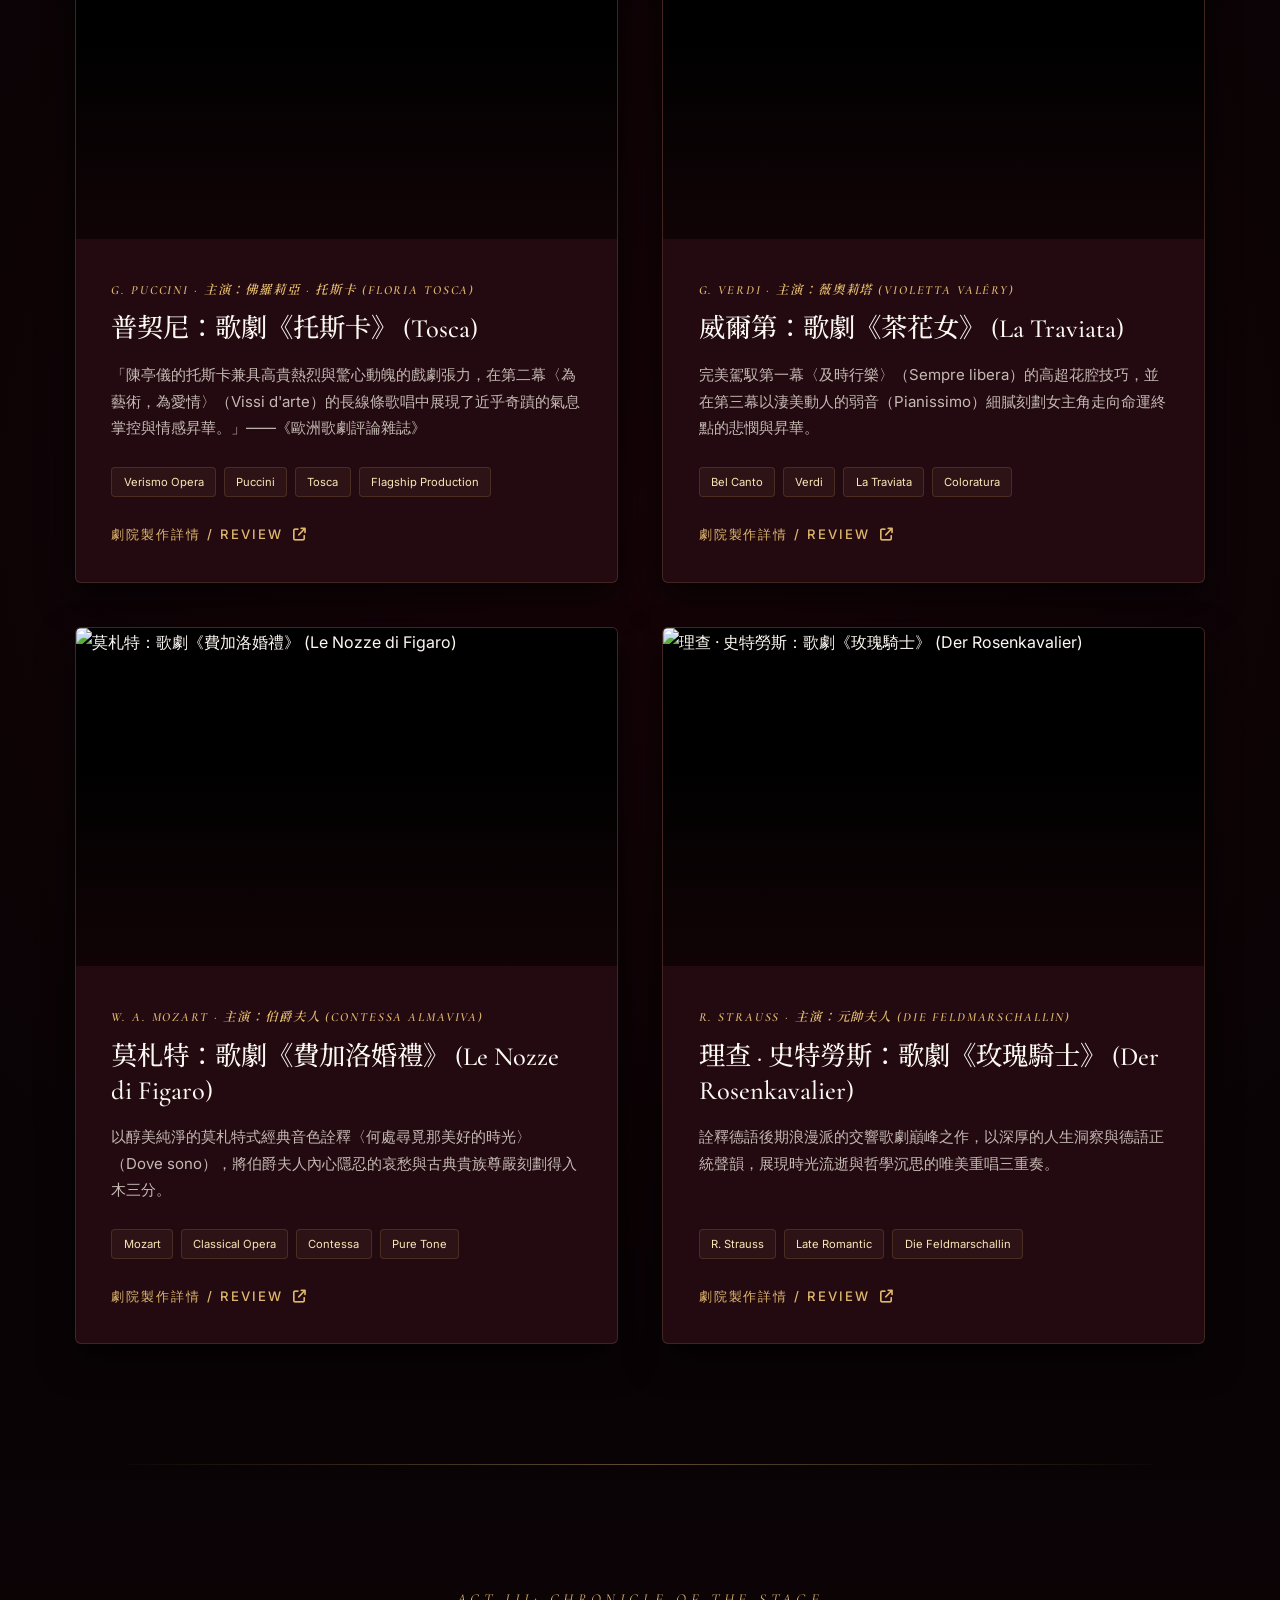
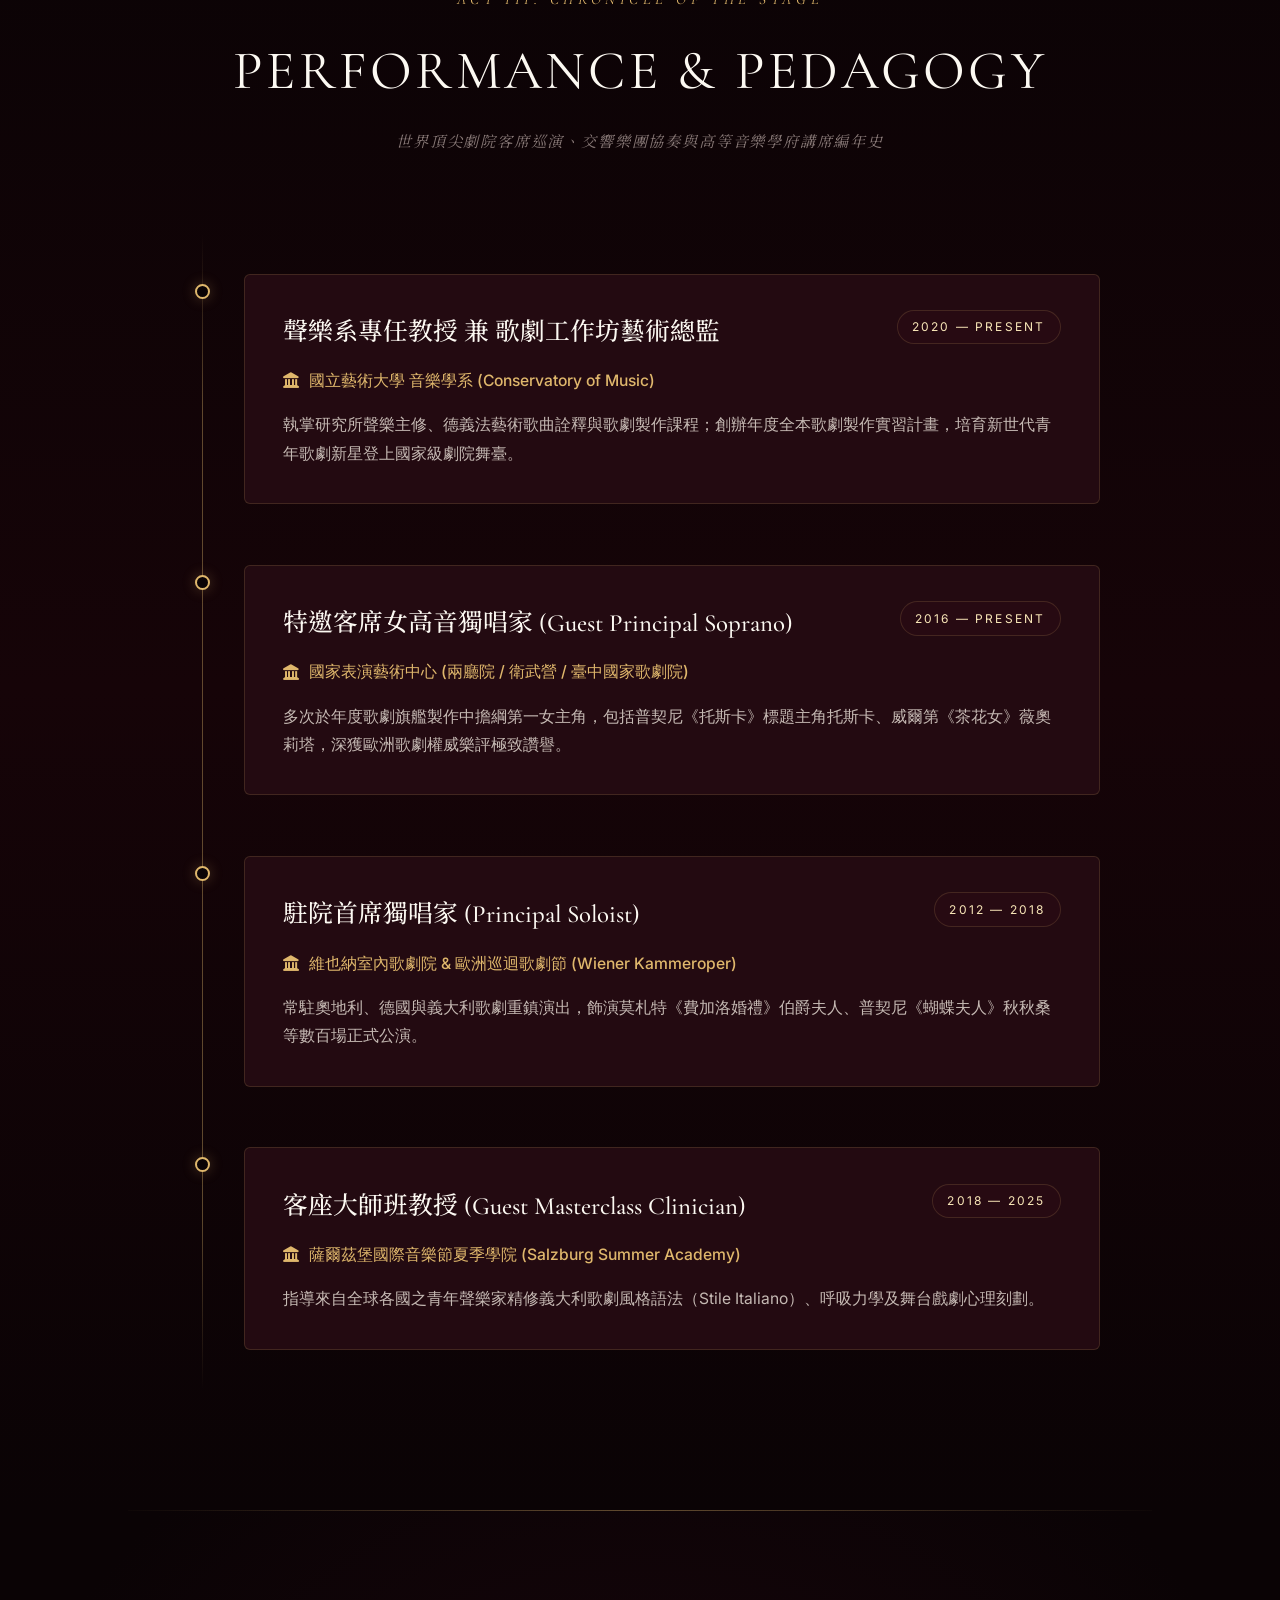
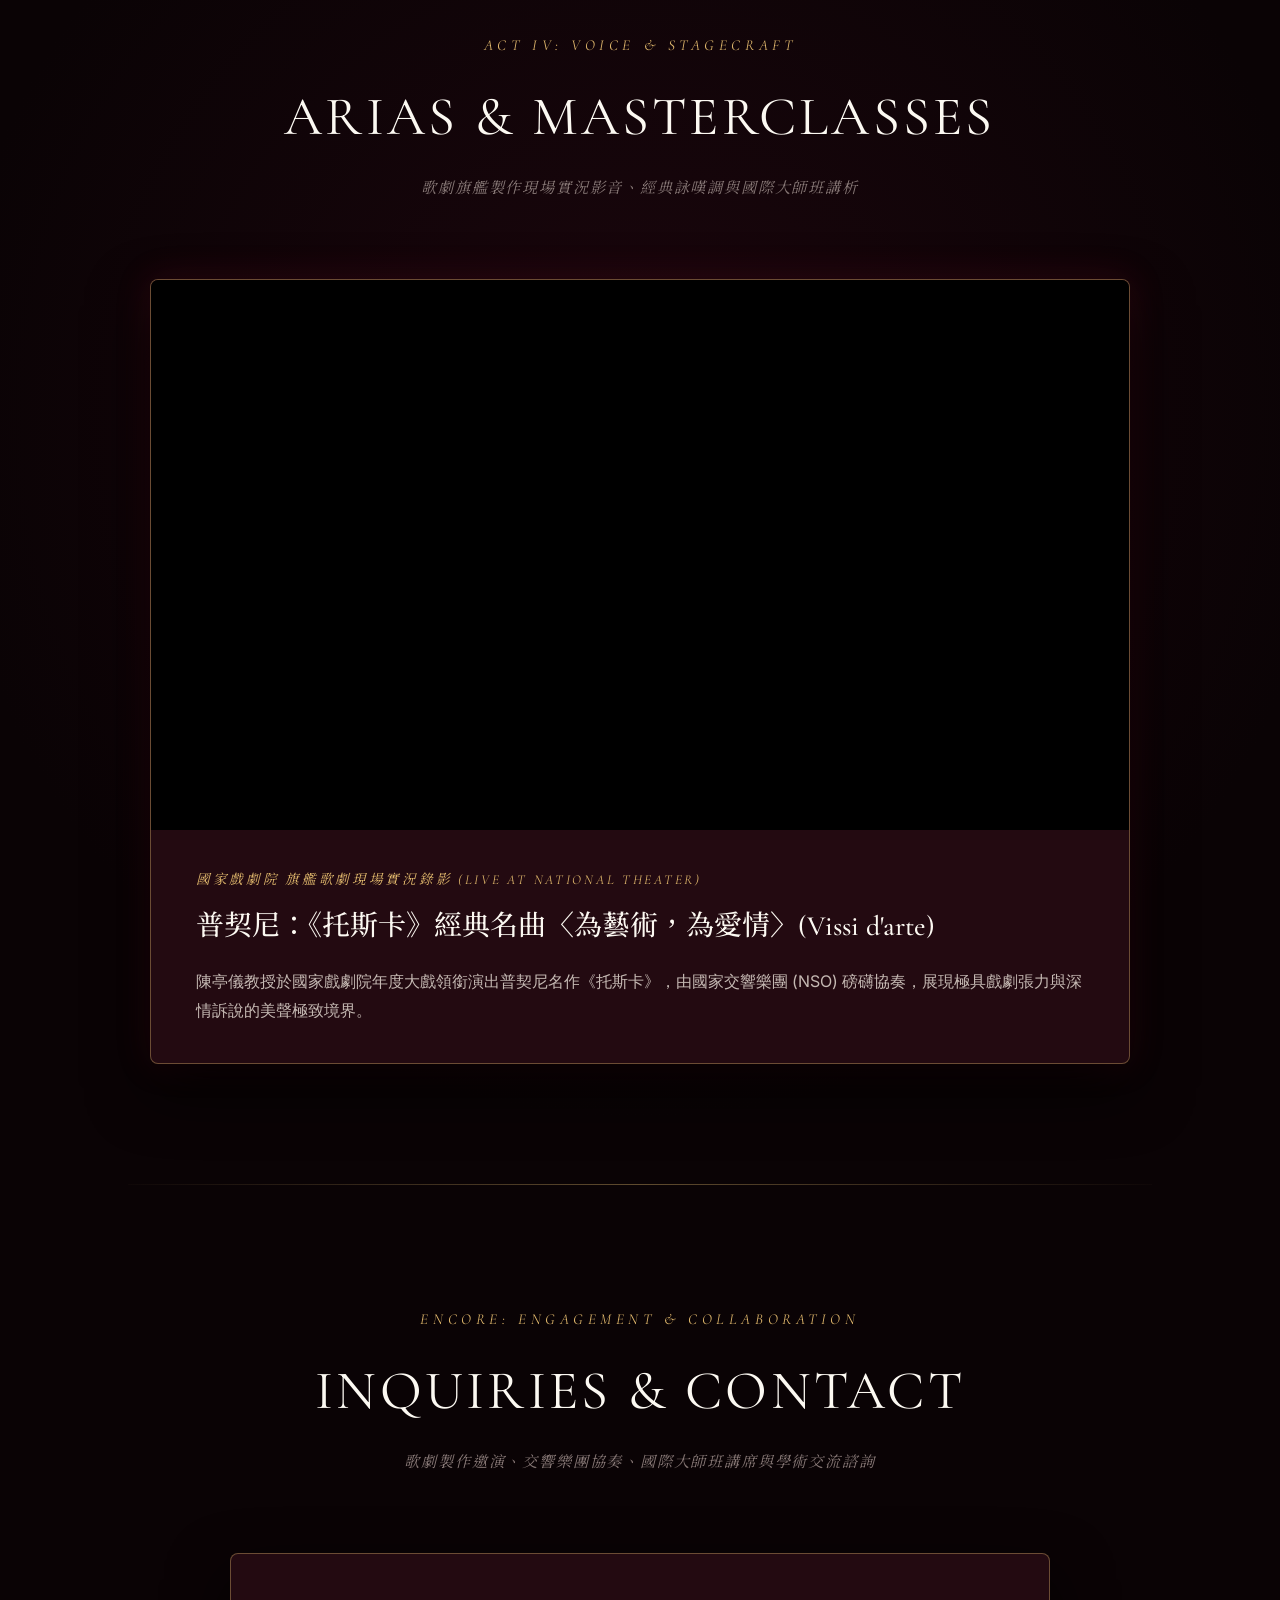
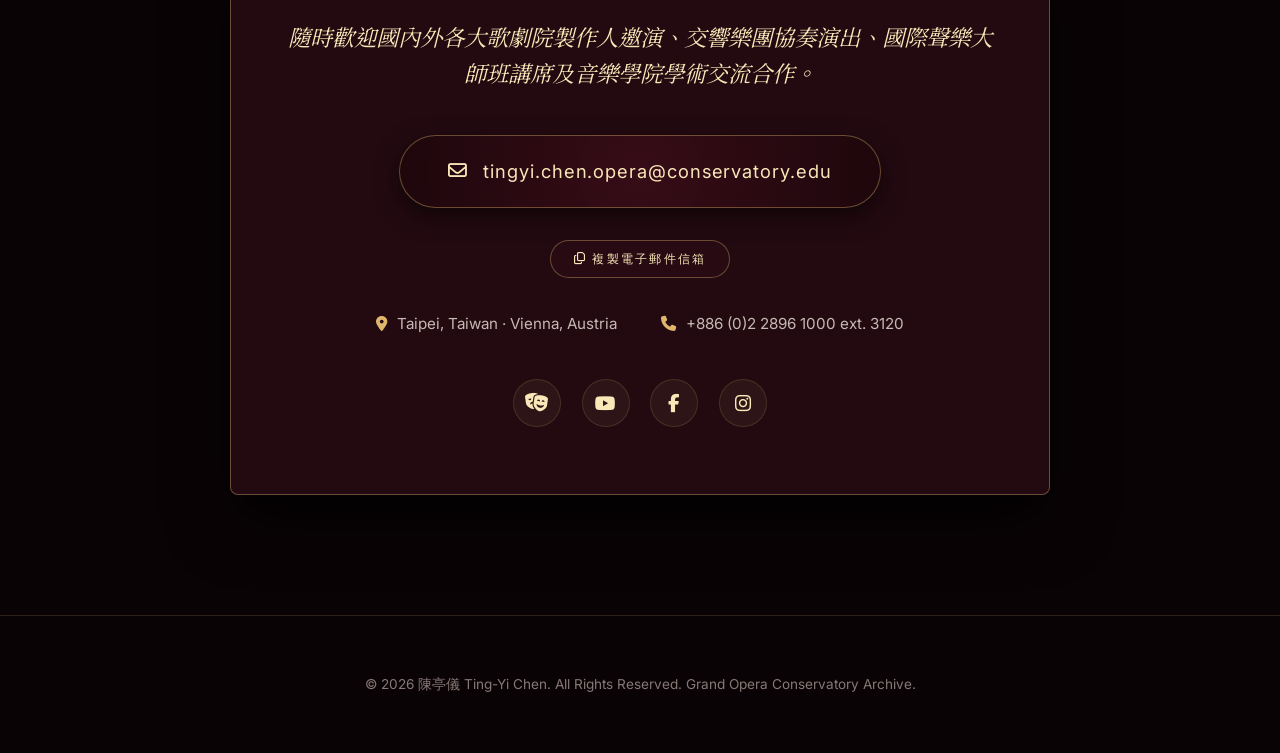
==== commit be14737b: "remove admin button" ====
--- a/index.html
+++ b/index.html
@@ -96,14 +96,8 @@
             <li><a href="#media" class="nav-link">Act IV: Arias</a></li>
             <li><a href="#contact" class="nav-link">Encore: Contact</a></li>
             <li>
-              <a
-                href="admin/"
-                class="nav-cta-btn"
-                target="_blank"
-                rel="noopener noreferrer"
-                title="Decap CMS 劇院後台入口"
-              >
-                <i class="fa-solid fa-feather-pointed"></i> CMS Admin
+              <a href="#contact" class="nav-cta-btn">
+                <i class="fa-regular fa-envelope"></i> 邀演洽詢
               </a>
             </li>
           </ul>
@@ -297,14 +291,6 @@
           © <span id="current-year">2026</span> 陳亭儀 Ting-Yi Chen. All Rights
           Reserved. Grand Opera Conservatory Archive.
         </p>
-
-        <a
-          href="admin/"
-          class="footer-admin-link"
-          title="進入 Decap CMS 歌劇後台系統"
-        >
-          <i class="fa-solid fa-masks-theater"></i> 劇院內容管理後台 (Decap CMS)
-        </a>
       </div>
     </footer>
 
--- a/css/style.css
+++ b/css/style.css
@@ -1070,29 +1070,9 @@
 
 .footer-inner {
   display: flex;
-  justify-content: space-between;
-  align-items: center;
-  flex-wrap: wrap;
-  gap: 1.5rem;
-}
-
-.footer-admin-link {
-  display: inline-flex;
-  align-items: center;
-  gap: 0.5rem;
-  color: var(--gold-primary);
-  font-size: 0.78rem;
-  letter-spacing: 0.12em;
-  padding: 0.45rem 1rem;
-  border: 1px solid var(--gold-border-subtle);
-  border-radius: 4px;
-  transition: var(--transition-smooth);
-}
-
-.footer-admin-link:hover {
-  color: #ffffff;
-  border-color: var(--gold-primary);
-  background: var(--gold-glow);
+  justify-content: center;
+  align-items: center;
+  text-align: center;
 }
 
 /* ==========================================================================
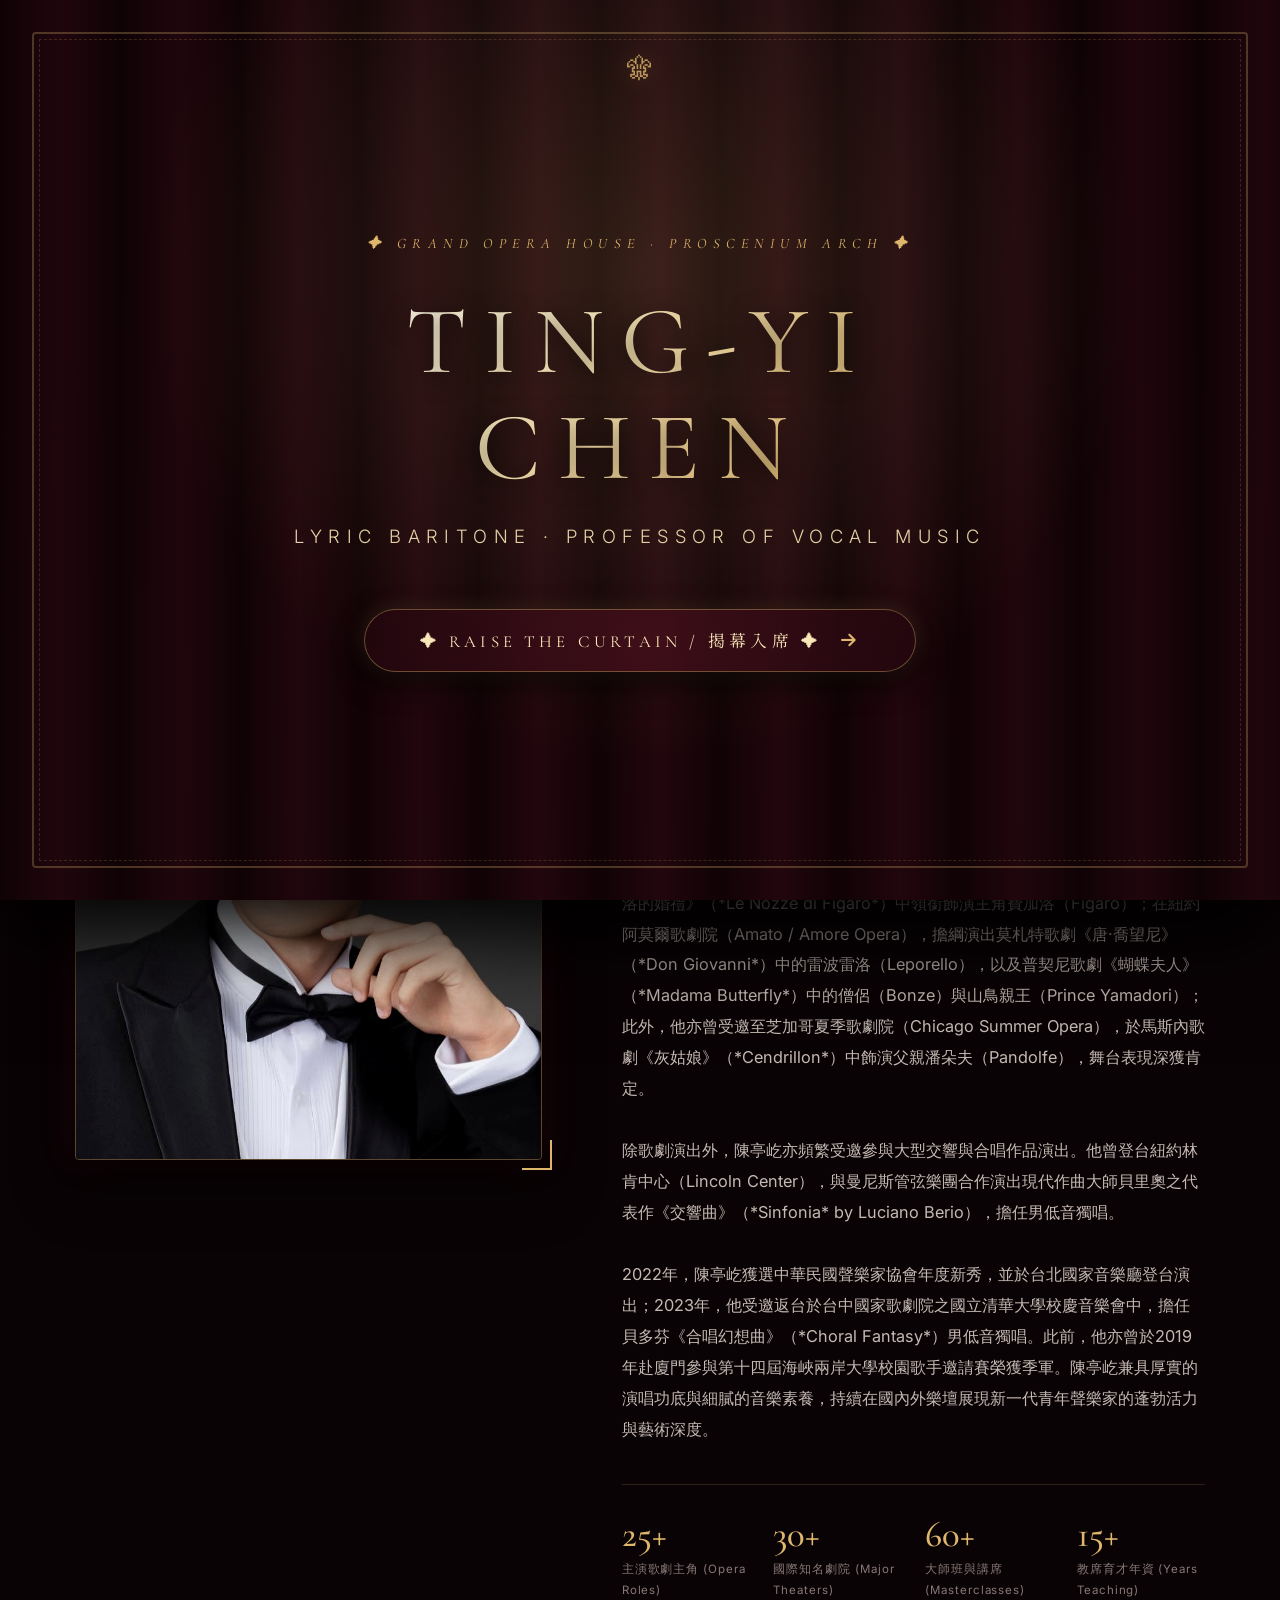
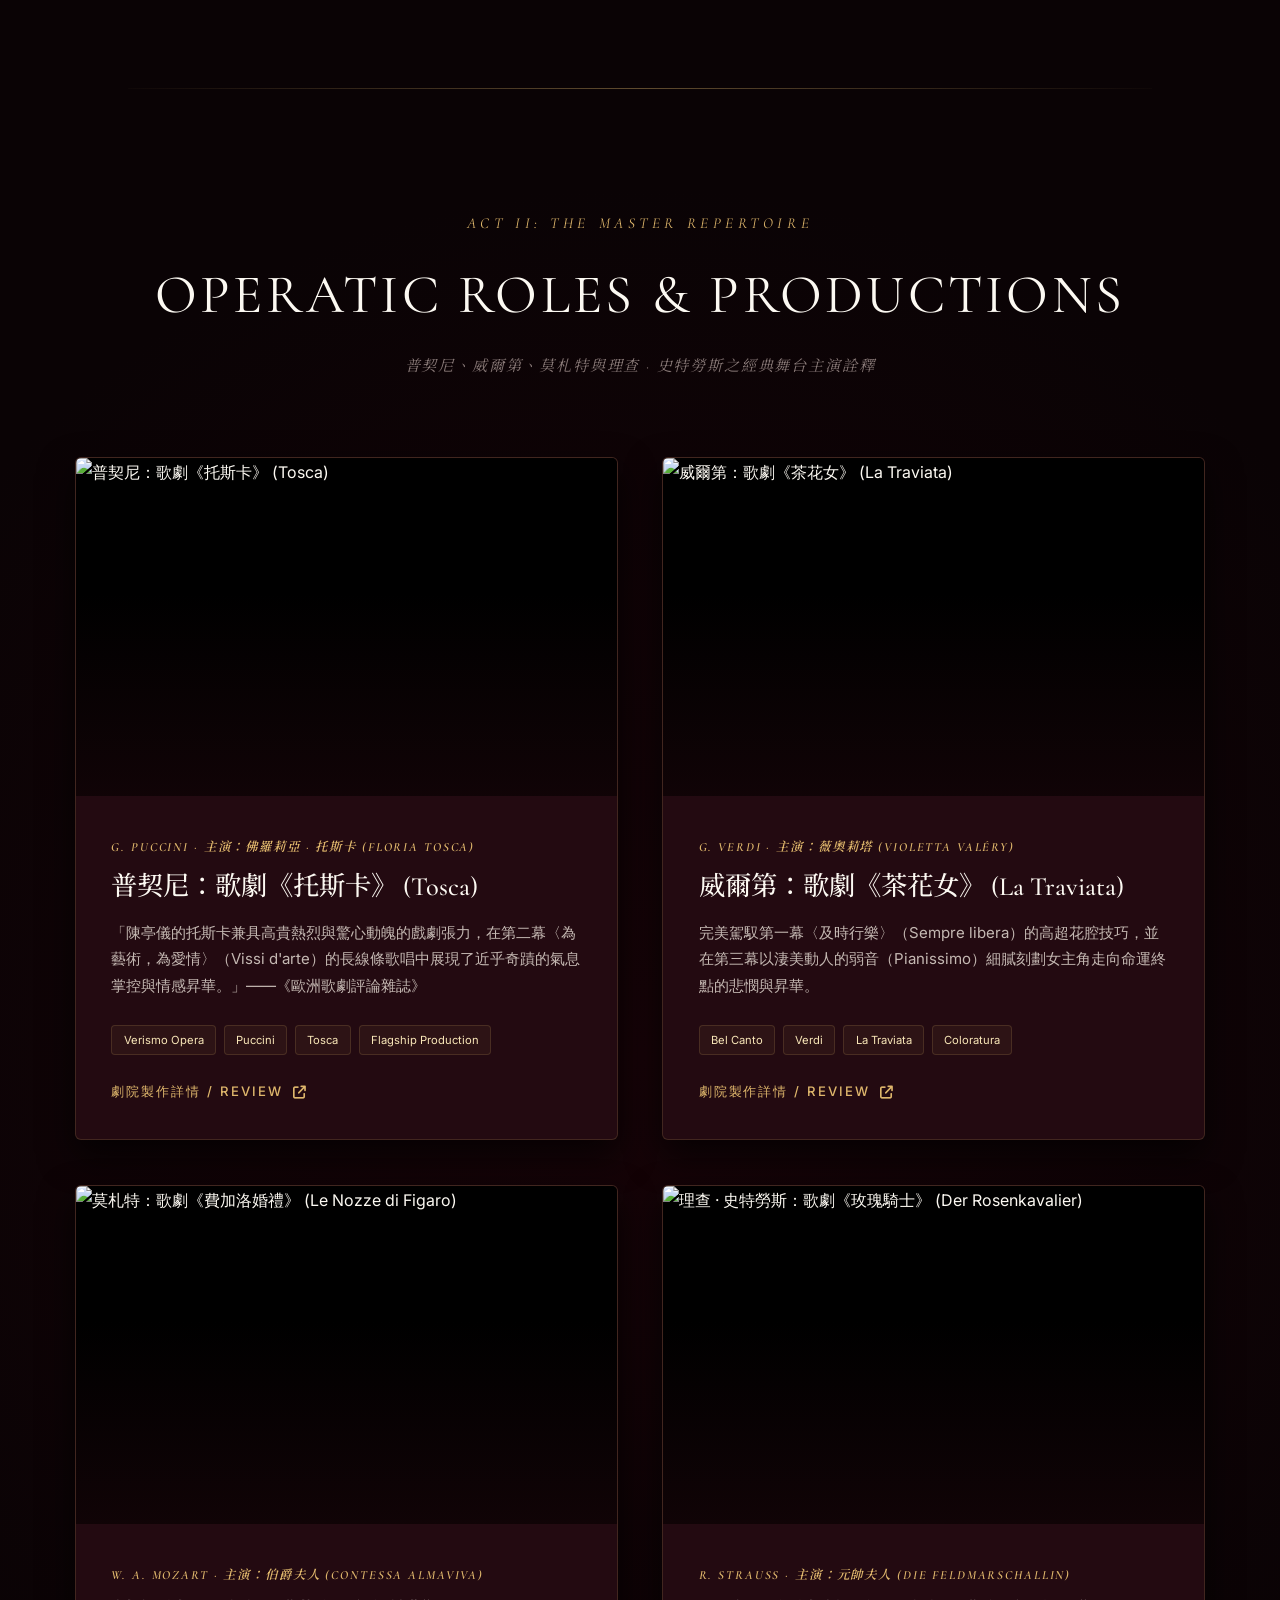
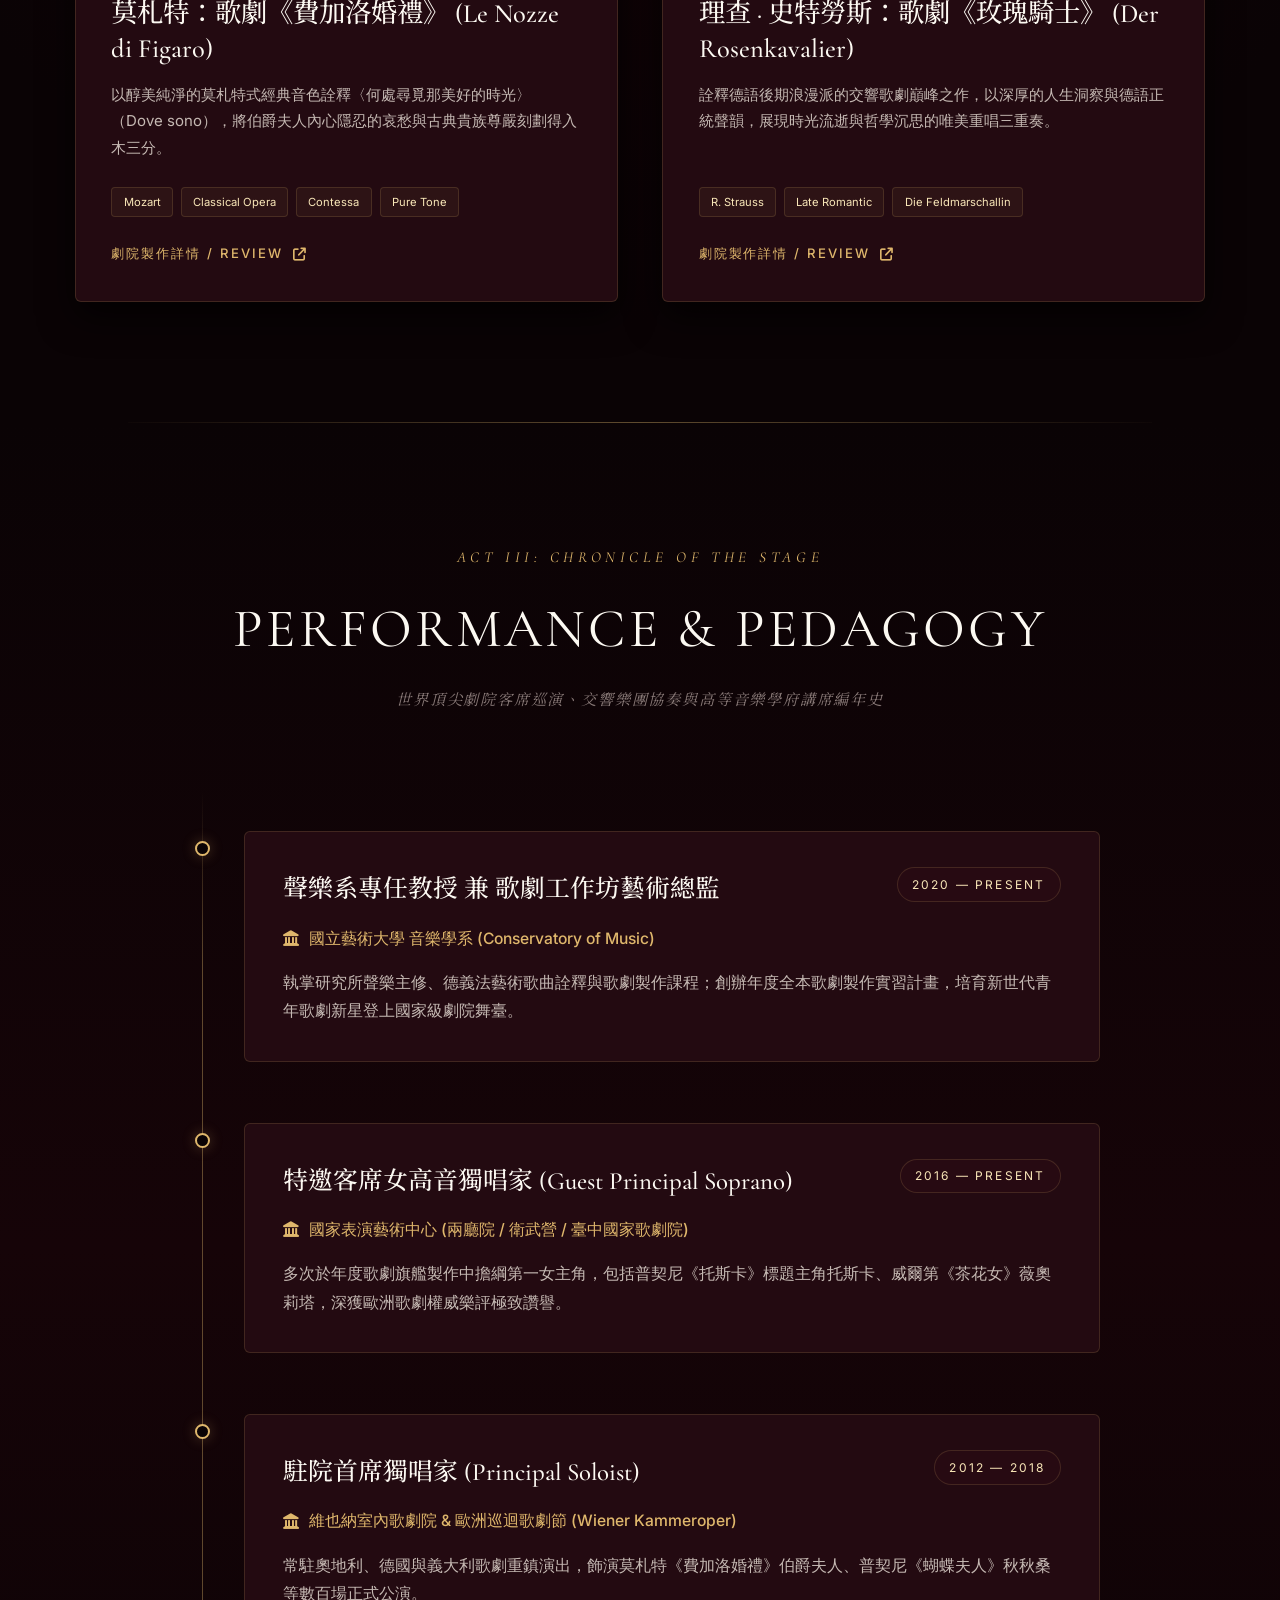
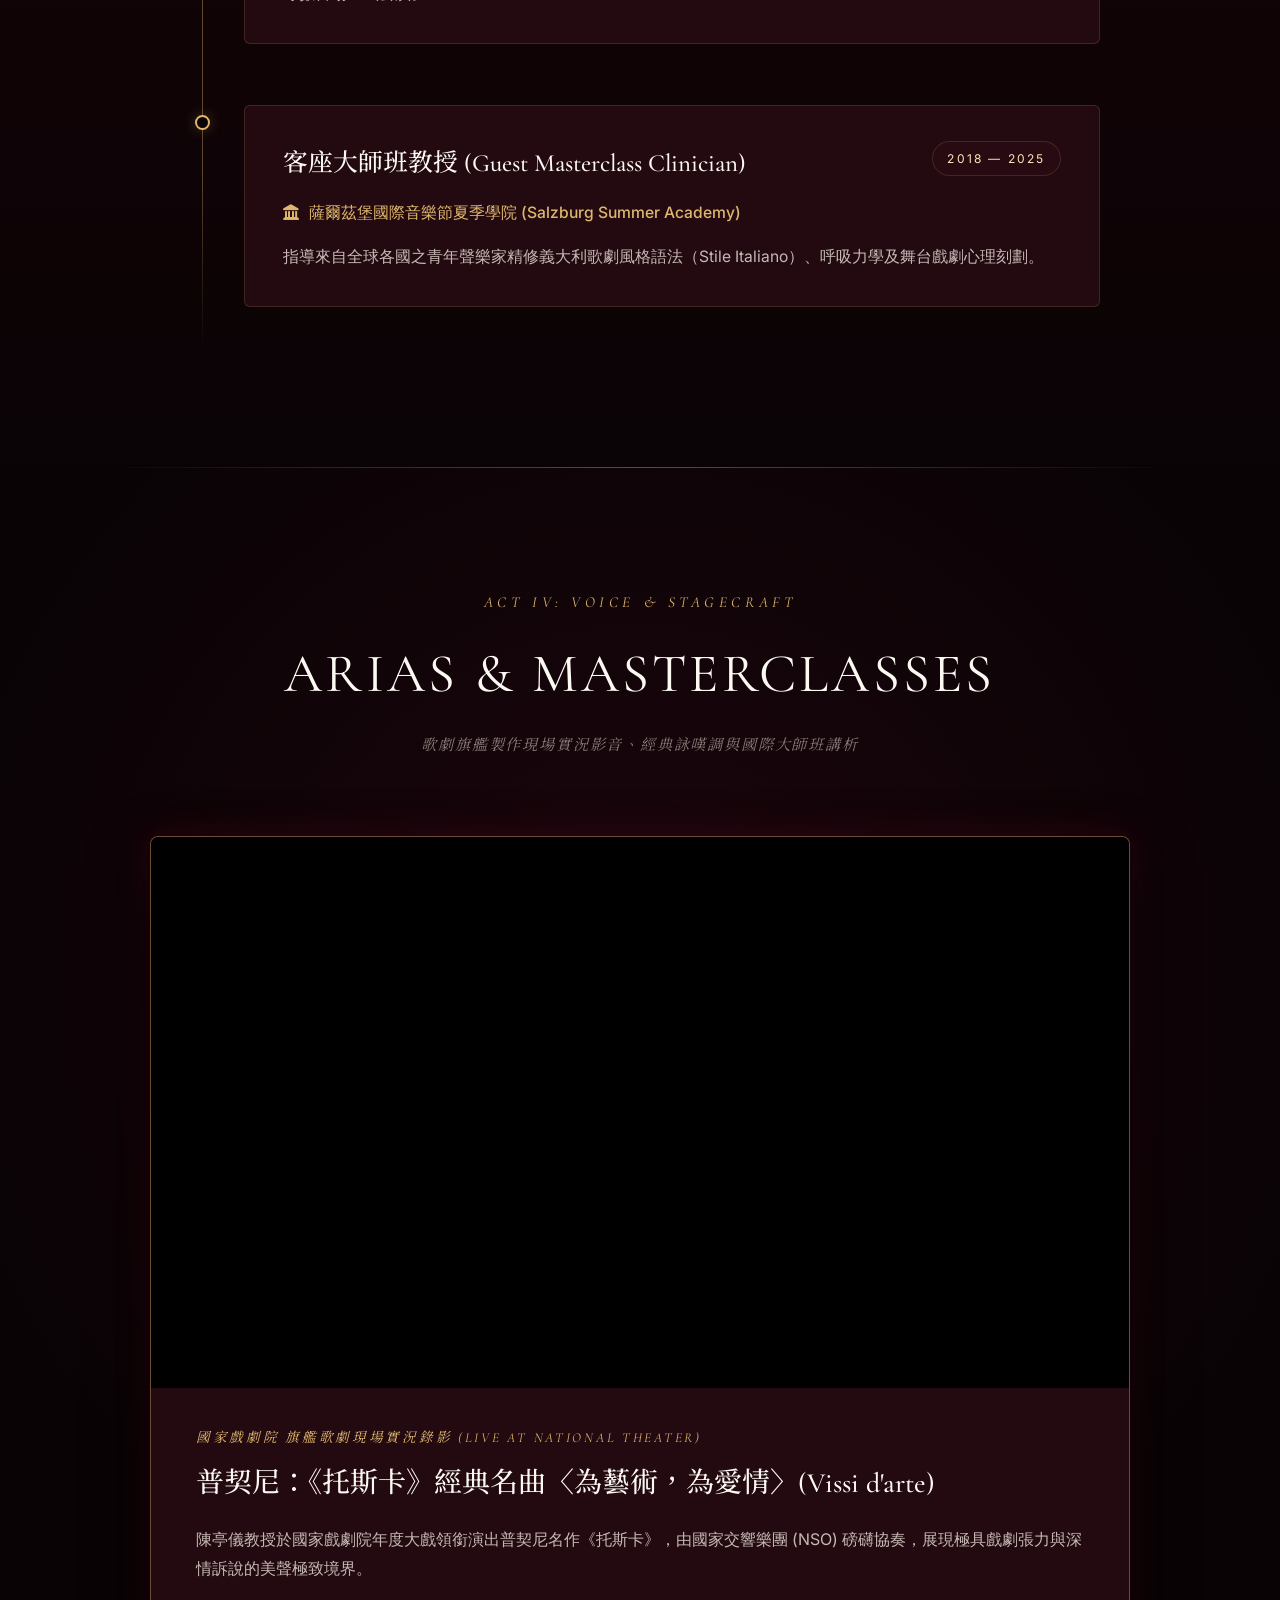
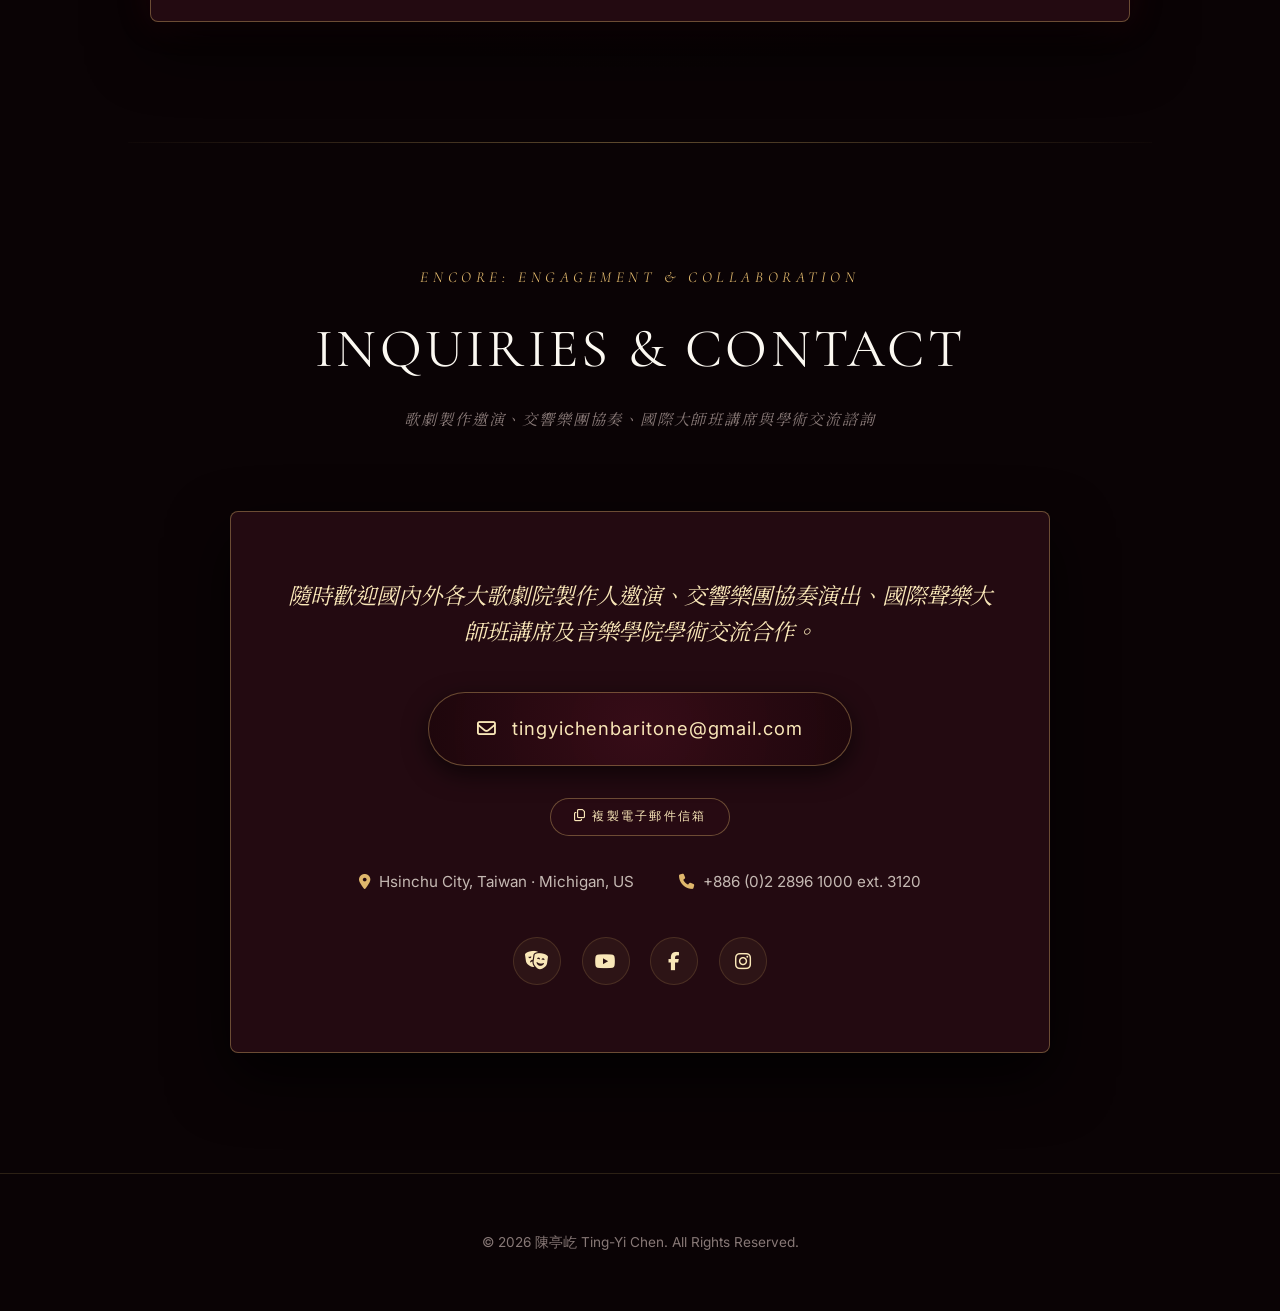
==== commit c3eb63be: "adjust head" ====
--- a/index.html
+++ b/index.html
@@ -4,19 +4,84 @@
     <meta charset="UTF-8" />
     <meta name="viewport" content="width=device-width, initial-scale=1.0" />
     <title>
-      陳亭儀 Ting-Yi Chen | 女高音歌唱家 ‧ 國立藝術大學聲樂系教授 (Soprano &
+      陳亭屹 Ting-Yi Chen | 男中音歌劇藝術家 ‧ 國立大學音樂系教授 (Baritone &
       Professor of Vocal Arts)
     </title>
     <meta
       name="description"
-      content="陳亭儀 (Ting-Yi Chen) 旅歐抒情戲劇女高音 (Lirico-Spinto Soprano) 兼國立藝術大學聲樂系教授官方形象網站。探索經典主演歌劇劇目、世界巡演履歷、詠嘆調影音與大師班講座。"
-    />
+      content="陳亭屹 (Ting-Yi Chen) 抒情戲劇男中音 (Lirico-Spinto Baritone) 兼國立大學音樂系教授官方形象網站。探索經典主演歌劇劇目、世界巡演履歷、詠嘆調影音與大師班講座。"
+    />
+
+    <!-- =====================================================================
+         網站社群分享預覽縮圖 (Open Graph / LINE / Facebook / Discord / X)
+         ===================================================================== -->
+    <meta property="og:type" content="website" />
+    <meta property="og:locale" content="zh_TW" />
+    <meta property="og:site_name" content="陳亭屹 Ting-Yi Chen" />
+    <meta
+      property="og:title"
+      content="陳亭屹 Ting-Yi Chen | 男中音歌劇藝術家 ‧ 國立大學音樂系教授"
+    />
+    <meta
+      property="og:description"
+      content="陳亭屹 (Ting-Yi Chen) 抒情男中音兼國立大學音樂系教授官方形象網站。探索經典歌劇主演劇目、國際巡演履歷與影音紀錄。"
+    />
+    <meta
+      property="og:image"
+      content="https://ting-yi-chen.netlify.app/assets/images/ting.jpg"
+    />
+    <meta
+      property="og:image:secure_url"
+      content="https://ting-yi-chen.netlify.app/assets/images/ting.jpg"
+    />
+    <meta property="og:image:type" content="image/jpeg" />
+    <meta property="og:image:width" content="960" />
+    <meta property="og:image:height" content="960" />
+    <meta property="og:image:alt" content="陳亭屹 Ting-Yi Chen" />
+    <meta property="og:url" content="https://ting-yi-chen.netlify.app/" />
+
+    <!-- Twitter / X Card 預覽縮圖 -->
+    <meta name="twitter:card" content="summary_large_image" />
+    <meta
+      name="twitter:title"
+      content="陳亭屹 Ting-Yi Chen | 男中音歌劇藝術家 ‧ 國立大學音樂系教授"
+    />
+    <meta
+      name="twitter:description"
+      content="陳亭屹 (Ting-Yi Chen) 抒情男中音兼國立大學音樂系教授官方形象網站。探索經典歌劇主演劇目、國際巡演履歷與影音紀錄。"
+    />
+    <meta
+      name="twitter:image"
+      content="https://ting-yi-chen.netlify.app/assets/images/ting.jpg"
+    />
+    <meta name="twitter:image:alt" content="陳亭屹 Ting-Yi Chen" />
+
+    <!-- 圖片預覽備用標籤與行動裝置桌面書籤圖示 -->
+    <link rel="image_src" href="assets/images/ting.jpg" />
+    <link
+      rel="apple-touch-icon"
+      sizes="180x180"
+      href="assets/images/ting.jpg"
+    />
+
+    <!-- Google 搜尋結構化資料 (Schema.org) -->
+    <script type="application/ld+json">
+      {
+        "@context": "https://schema.org",
+        "@type": "Person",
+        "name": "陳亭屹",
+        "alternateName": "Ting-Yi Chen",
+        "jobTitle": "Lyric Baritone & Professor of Vocal Arts",
+        "image": "https://ting-yi-chen.netlify.app/assets/images/ting.jpg",
+        "description": "陳亭屹 (Ting-Yi Chen) 抒情男中音歌劇藝術家 ‧ 國立大學音樂系教授"
+      }
+    </script>
 
     <!-- Favicon -->
     <link
       rel="icon"
       type="image/svg+xml"
-      href="data:image/svg+xml,<svg xmlns='http://www.w3.org/2000/svg' viewBox='0 0 100 100'><text y='.9em' font-size='90'>🎭</text></svg>"
+      href="data:image/svg+xml,<svg xmlns='http://www.w3.org/2000/svg' viewBox='0 0 100 100'><text y='.9em' font-size='90'>🎵</text></svg>"
     />
 
     <!-- Google Fonts: Cormorant Garamond, Inter, Noto Serif TC -->
@@ -60,7 +125,7 @@
           TING-YI CHEN
         </h1>
         <p id="splash-subtitle" class="splash-subtitle">
-          LIRICO-SPINTO SOPRANO ‧ PROFESSOR OF VOCAL MUSIC
+          LIRICO-SPINTO BARITONE ‧ PROFESSOR OF VOCAL MUSIC
         </p>
         <button
           id="splash-enter-btn"
@@ -81,25 +146,16 @@
       <div class="container nav-container">
         <a href="#about" class="brand-logo" aria-label="Homepage">
           <span class="brand-symbol">⚜</span>
-          <span id="brand-name">陳亭儀 Ting-Yi Chen</span>
+          <span id="brand-name">陳亭屹 Ting-Yi Chen</span>
         </a>
 
         <nav>
           <ul class="nav-menu" id="nav-menu">
-            <li><a href="#about" class="nav-link active">Act I: About</a></li>
-            <li>
-              <a href="#portfolio" class="nav-link">Act II: Repertoire</a>
-            </li>
-            <li>
-              <a href="#experience" class="nav-link">Act III: Chronicle</a>
-            </li>
-            <li><a href="#media" class="nav-link">Act IV: Arias</a></li>
-            <li><a href="#contact" class="nav-link">Encore: Contact</a></li>
-            <li>
-              <a href="#contact" class="nav-cta-btn">
-                <i class="fa-regular fa-envelope"></i> 邀演洽詢
-              </a>
-            </li>
+            <li><a href="#about" class="nav-link active">About</a></li>
+            <li><a href="#portfolio" class="nav-link">Repertoire</a></li>
+            <li><a href="#experience" class="nav-link">Chronicle</a></li>
+            <li><a href="#media" class="nav-link">Arias</a></li>
+            <li><a href="#contact" class="nav-link">Contact</a></li>
           </ul>
         </nav>
 
@@ -128,7 +184,7 @@
                   id="hero-avatar"
                   class="portrait-img"
                   src="https://images.unsplash.com/photo-1516450360452-9312f5e86fc7?auto=format&fit=crop&w=900&q=80"
-                  alt="陳亭儀 女高音歌唱家"
+                  alt="陳亭屹 男中音歌唱家"
                 />
               </div>
               <div class="portrait-decorative-corner corner-br"></div>
@@ -137,10 +193,10 @@
             <!-- Content Details -->
             <div class="hero-content">
               <span id="hero-fach" class="hero-fach-badge"
-                >Lirico-Spinto Soprano 抒情戲劇女高音</span
+                >Lirico-Spinto Baritone 抒情戲劇男中音</span
               >
               <h2 id="hero-name" class="hero-name gold-gradient-text">
-                陳亭儀 Ting-Yi Chen
+                陳亭屹 Ting-Yi Chen
               </h2>
               <div id="hero-role-title" class="hero-role-title">
                 歌劇聲樂藝術家 ‧ 國立藝術大學聲樂系教授
@@ -288,8 +344,8 @@
     <footer class="site-footer">
       <div class="container footer-inner">
         <p class="copyright">
-          © <span id="current-year">2026</span> 陳亭儀 Ting-Yi Chen. All Rights
-          Reserved. Grand Opera Conservatory Archive.
+          © <span id="current-year">2026</span> 陳亭屹 Ting-Yi Chen. All Rights
+          Reserved.
         </p>
       </div>
     </footer>
--- a/css/style.css
+++ b/css/style.css
@@ -382,17 +382,20 @@
   align-items: center;
   justify-content: space-between;
   height: 5rem;
+  gap: 1.5rem;
 }
 
 .brand-logo {
   font-family: var(--font-serif);
-  font-size: 1.45rem;
-  letter-spacing: 0.12em;
+  font-size: 1.42rem;
+  letter-spacing: 0.1em;
   font-weight: 500;
   color: var(--text-primary);
   display: flex;
   align-items: center;
   gap: 0.6rem;
+  white-space: nowrap;
+  flex-shrink: 0;
 }
 
 .brand-logo span.brand-symbol {
@@ -403,18 +406,24 @@
 .nav-menu {
   display: flex;
   list-style: none;
-  gap: 2.4rem;
+  gap: 2.2rem;
   align-items: center;
+  flex-wrap: nowrap;
+  white-space: nowrap;
+  margin: 0;
+  padding: 0;
 }
 
 .nav-link {
-  font-size: 0.85rem;
-  letter-spacing: 0.18em;
+  font-size: 0.86rem;
+  letter-spacing: 0.16em;
   text-transform: uppercase;
   color: var(--text-secondary);
   position: relative;
   padding: 0.4rem 0;
   font-family: var(--font-sans);
+  white-space: nowrap;
+  display: inline-block;
 }
 
 .nav-link::after {
@@ -1078,15 +1087,24 @@
 /* ==========================================================================
    9. RESPONSIVE DESIGN (RWD)
    ========================================================================== */
+/* ==========================================================================
+   9. COMPREHENSIVE RESPONSIVE DESIGN (RWD / 行動裝置完美適配)
+   ========================================================================== */
+
+/* --- Tablet Landscape (992px 以下) --- */
 @media (max-width: 992px) {
+  section {
+    padding: 6rem 0;
+  }
+
   .hero-grid {
     grid-template-columns: 1fr;
-    gap: 4rem;
+    gap: 3.5rem;
     text-align: center;
   }
 
   .hero-portrait-wrapper {
-    max-width: 400px;
+    max-width: 360px;
     margin: 0 auto;
   }
 
@@ -1106,24 +1124,45 @@
 
   .portfolio-grid {
     grid-template-columns: 1fr;
-  }
-}
-
-@media (max-width: 768px) {
+    gap: 2.2rem;
+  }
+}
+
+/* --- Tablet Portrait & Large Phones (880px 以下) --- */
+@media (max-width: 880px) {
+  .site-nav {
+    height: 4.6rem;
+  }
+
+  .nav-container {
+    height: 4.6rem;
+    padding: 0 1.2rem;
+  }
+
+  .brand-logo {
+    font-size: 1.25rem;
+  }
+
+  /* Fullscreen mobile navigation drawer */
   .nav-menu {
     position: fixed;
-    top: 5rem;
+    top: 4.6rem;
     left: 0;
     width: 100%;
-    background: #140407;
+    height: calc(100vh - 4.6rem);
+    background: rgba(14, 3, 6, 0.97);
+    backdrop-filter: blur(25px);
+    -webkit-backdrop-filter: blur(25px);
     border-bottom: 1px solid var(--gold-border-subtle);
     flex-direction: column;
-    padding: 2.5rem 0;
-    gap: 1.8rem;
+    justify-content: flex-start;
+    padding: 3rem 1.5rem;
+    gap: 2rem;
     transform: translateY(-120%);
     opacity: 0;
     pointer-events: none;
     transition: var(--transition-smooth);
+    overflow-y: auto;
   }
 
   .nav-menu.open {
@@ -1132,28 +1171,40 @@
     pointer-events: auto;
   }
 
+  .nav-link {
+    font-size: 1.15rem;
+    letter-spacing: 0.2em;
+    padding: 0.6rem 0;
+  }
+
   .mobile-toggle {
-    display: block;
+    display: flex;
+    align-items: center;
+    justify-content: center;
+    width: 44px;
+    height: 44px;
+    font-size: 1.4rem;
   }
 
   .timeline::before {
-    left: 16px;
+    left: 18px;
   }
 
   .timeline-item {
-    padding-left: 3rem;
+    padding-left: 3.2rem;
+    margin-bottom: 3rem;
   }
 
   .timeline-dot {
-    left: 10px;
+    left: 11px;
   }
 
   .timeline-card {
-    padding: 1.6rem;
+    padding: 1.8rem 1.6rem;
   }
 
   .contact-wrapper {
-    padding: 2.8rem 1.6rem;
+    padding: 3rem 1.8rem;
   }
 
   .footer-inner {
@@ -1163,15 +1214,315 @@
   }
 }
 
-@media (max-width: 480px) {
+/* --- Standard Mobile Phones (600px 以下 / iPhone, Galaxy, Pixel) --- */
+@media (max-width: 600px) {
+  /* Container & Section Paddings */
+  .container {
+    width: 94%;
+    padding: 0 1rem;
+  }
+
+  section {
+    padding: 4.5rem 0;
+  }
+
+  .section-header {
+    margin-bottom: 3rem;
+  }
+
+  .section-act-label {
+    font-size: 0.85rem;
+    letter-spacing: 0.25em;
+  }
+
+  .section-title {
+    font-size: clamp(1.8rem, 7vw, 2.3rem);
+    letter-spacing: 0.04em;
+  }
+
+  .section-subtitle {
+    font-size: 0.85rem;
+    letter-spacing: 0.08em;
+  }
+
+  /* 1. Mobile Theatrical Curtain Splash Screen */
+  #splash-screen::before {
+    inset: 1rem;
+    outline-offset: -4px;
+    border-width: 1px;
+  }
+
+  #splash-screen::after {
+    top: 1.6rem;
+    font-size: 1.2rem;
+  }
+
+  .splash-content {
+    padding: 1.5rem 0.8rem;
+    width: 100%;
+  }
+
+  .splash-badge {
+    font-size: 0.75rem;
+    letter-spacing: 0.3em;
+    margin-bottom: 1.5rem;
+  }
+
+  .splash-title {
+    font-size: clamp(2.2rem, 10vw, 3.2rem);
+    letter-spacing: 0.12em;
+    margin-bottom: 0.8rem;
+  }
+
+  .splash-subtitle {
+    font-size: 0.78rem;
+    letter-spacing: 0.18em;
+    margin-bottom: 2.8rem;
+    padding: 0 0.5rem;
+  }
+
+  .splash-btn {
+    padding: 0.95rem 1.8rem;
+    font-size: 0.88rem;
+    letter-spacing: 0.18em;
+    width: 100%;
+    max-width: 300px;
+    justify-content: center;
+  }
+
+  /* 2. Hero Section on Mobile */
+  #about {
+    padding-top: 6.5rem;
+    padding-bottom: 4rem;
+    min-height: auto;
+  }
+
+  .hero-portrait-wrapper {
+    max-width: 280px;
+  }
+
+  .portrait-decorative-corner {
+    width: 20px;
+    height: 20px;
+  }
+  .corner-tl {
+    top: -6px;
+    left: -6px;
+  }
+  .corner-br {
+    bottom: -6px;
+    right: -6px;
+  }
+
+  .hero-fach-badge {
+    font-size: 0.75rem;
+    letter-spacing: 0.16em;
+    padding: 0.35rem 0.9rem;
+    margin-bottom: 1rem;
+  }
+
+  .hero-name {
+    font-size: clamp(2rem, 8vw, 2.6rem);
+    margin-bottom: 0.4rem;
+  }
+
+  .hero-role-title {
+    font-size: 0.88rem;
+    letter-spacing: 0.14em;
+    margin-bottom: 1.2rem;
+  }
+
+  .hero-tagline {
+    font-size: 1.15rem;
+    line-height: 1.6;
+    margin-bottom: 1.5rem;
+  }
+
+  .bio-markdown {
+    font-size: 0.95rem;
+    line-height: 1.8;
+    text-align: left;
+    margin-bottom: 2rem;
+  }
+
   .hero-stats {
     grid-template-columns: 1fr 1fr;
-    gap: 1.2rem;
-  }
+    gap: 1.5rem 1rem;
+    padding-top: 1.5rem;
+  }
+
+  .stat-value {
+    font-size: 1.9rem;
+  }
+
+  .stat-label {
+    font-size: 0.7rem;
+    line-height: 1.3;
+  }
+
+  /* 3. Repertoire Cards on Mobile */
+  .portfolio-body {
+    padding: 1.6rem 1.2rem;
+  }
+
+  .portfolio-title {
+    font-size: 1.38rem;
+    margin-bottom: 0.8rem;
+  }
+
+  .portfolio-desc {
+    font-size: 0.9rem;
+    line-height: 1.7;
+    margin-bottom: 1.2rem;
+  }
+
+  .portfolio-tags {
+    gap: 0.4rem;
+    margin-bottom: 1.2rem;
+  }
+
+  .tag-pill {
+    font-size: 0.68rem;
+    padding: 0.2rem 0.55rem;
+  }
+
+  /* 4. Experience Timeline on Mobile */
+  .timeline::before {
+    left: 12px;
+  }
+
+  .timeline-item {
+    padding-left: 2.2rem;
+    margin-bottom: 2.4rem;
+  }
+
+  .timeline-dot {
+    left: 6px;
+    top: 6px;
+    width: 13px;
+    height: 13px;
+  }
+
+  .timeline-card {
+    padding: 1.4rem 1.1rem;
+  }
+
+  .timeline-header {
+    flex-direction: column;
+    align-items: flex-start;
+    gap: 0.4rem;
+  }
+
+  .timeline-role {
+    font-size: 1.25rem;
+  }
+
+  .timeline-year {
+    font-size: 0.7rem;
+    padding: 0.25rem 0.7rem;
+  }
+
+  .timeline-company {
+    font-size: 0.88rem;
+    margin-bottom: 0.7rem;
+  }
+
+  .timeline-desc {
+    font-size: 0.9rem;
+    line-height: 1.7;
+  }
+
+  /* 5. Media & Video on Mobile */
+  .media-info {
+    padding: 1.6rem 1.2rem;
+  }
+
+  .media-title {
+    font-size: 1.35rem;
+    line-height: 1.4;
+  }
+
+  .media-subtitle {
+    font-size: 0.78rem;
+    letter-spacing: 0.15em;
+  }
+
+  .media-desc {
+    font-size: 0.9rem;
+    line-height: 1.7;
+  }
+
+  /* 6. Contact on Mobile */
+  .contact-wrapper {
+    padding: 2.5rem 1.2rem;
+  }
+
+  .contact-statement {
+    font-size: 1.15rem;
+    line-height: 1.6;
+    margin-bottom: 2rem;
+  }
+
   .contact-email-btn {
-    font-size: 0.92rem;
-    padding: 1rem 1.6rem;
     width: 100%;
+    padding: 0.95rem 1rem;
+    font-size: 0.84rem;
+    letter-spacing: 0.02em;
     justify-content: center;
-  }
-}
+    word-break: break-all;
+    gap: 0.6rem;
+  }
+
+  .contact-details {
+    flex-direction: column;
+    gap: 0.9rem;
+    align-items: center;
+    margin-bottom: 2rem;
+  }
+
+  .social-links {
+    gap: 1rem;
+  }
+
+  .social-btn {
+    width: 44px;
+    height: 44px;
+    font-size: 1.1rem;
+  }
+
+  .site-footer {
+    padding: 2.5rem 0;
+  }
+
+  .copyright {
+    font-size: 0.78rem;
+    line-height: 1.6;
+    padding: 0 0.5rem;
+  }
+}
+
+/* --- Extra Small Phones (380px 以下 / iPhone SE, Galaxy Fold 封面螢幕) --- */
+@media (max-width: 380px) {
+  .brand-logo {
+    font-size: 1.1rem;
+    letter-spacing: 0.05em;
+  }
+
+  .splash-title {
+    font-size: 2rem;
+    letter-spacing: 0.08em;
+  }
+
+  .hero-stats {
+    grid-template-columns: 1fr;
+    gap: 1rem;
+  }
+
+  .stat-item {
+    align-items: center;
+  }
+
+  .contact-email-btn {
+    font-size: 0.78rem;
+  }
+}
